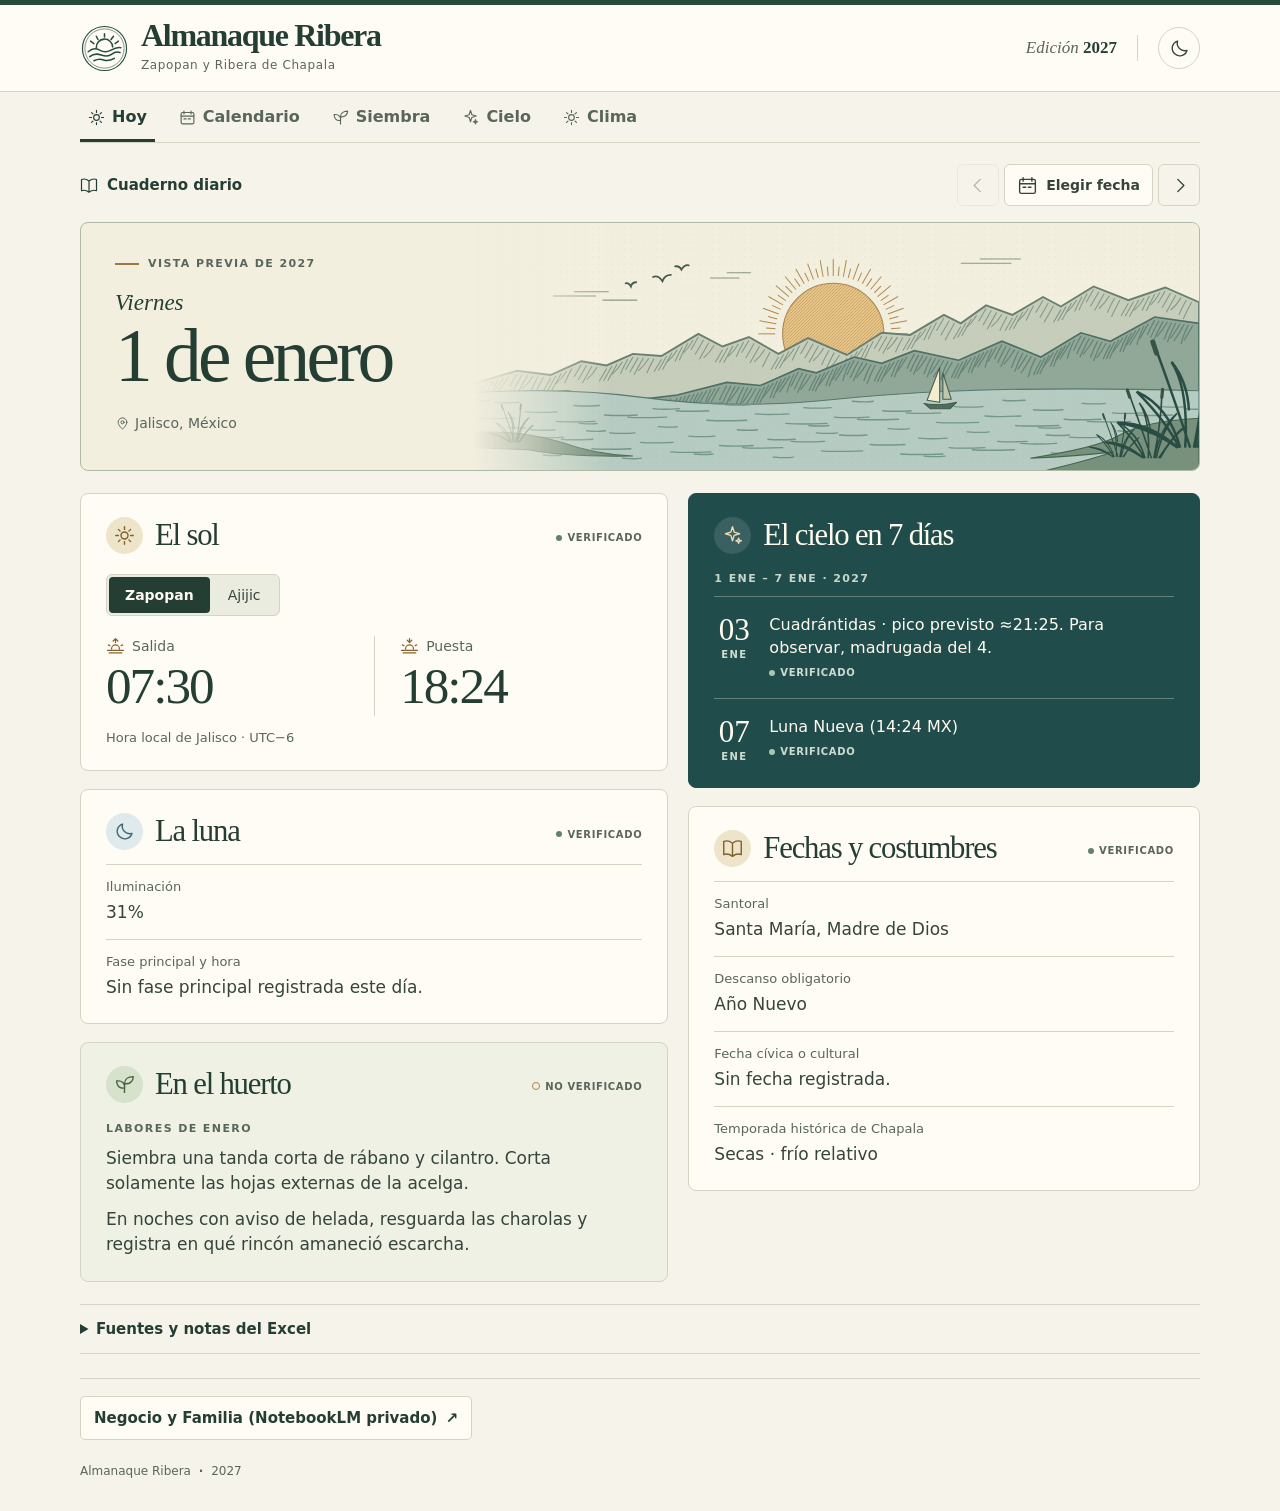
==== public/index.html @ b468ddcf "Enlazar el cuaderno privado de NotebookLM desde el almanaque" ====
<!doctype html>
<html lang="es-MX"><head><meta charset="utf-8"><meta name="viewport" content="width=device-width,initial-scale=1"><meta name="theme-color" content="#21483e"><title>Hoy · Almanaque Ribera 2027</title><link rel="manifest" href="./manifest.webmanifest"><link rel="icon" href="./assets/sello.svg" type="image/svg+xml"><link rel="apple-touch-icon" href="./assets/icon-192.png"><link rel="stylesheet" href="./styles.css"><link rel="stylesheet" href="./cuaderno.css"><script defer src="./naturaleza.js"></script><script defer src="./cuaderno.js"></script><script defer src="./app.js"></script></head>
<body><svg class="symbols" xmlns="http://www.w3.org/2000/svg" aria-hidden="true"><defs><symbol id="i-sun" viewBox="0 0 24 24" fill="none" stroke="currentColor" stroke-width="1.6" stroke-linecap="round" stroke-linejoin="round"><circle cx="12" cy="12" r="4"/><path d="M12 2v3m0 14v3M2 12h3m14 0h3M5 5l2 2m10 10 2 2M5 19l2-2M17 7l2-2"/></symbol><symbol id="i-moon" viewBox="0 0 24 24" fill="none" stroke="currentColor" stroke-width="1.6" stroke-linecap="round" stroke-linejoin="round"><path d="M20.5 14.2A8.6 8.6 0 0 1 9.8 3.5a8.6 8.6 0 1 0 10.7 10.7Z"/></symbol><symbol id="i-pin" viewBox="0 0 24 24" fill="none" stroke="currentColor" stroke-width="1.6" stroke-linecap="round" stroke-linejoin="round"><path d="M19 10c0 5-7 11-7 11S5 15 5 10a7 7 0 1 1 14 0Z"/><circle cx="12" cy="10" r="2.5"/></symbol><symbol id="i-leaf" viewBox="0 0 24 24" fill="none" stroke="currentColor" stroke-width="1.6" stroke-linecap="round" stroke-linejoin="round"><path d="M12 21v-9M12 16C6 17 3 13 3 8c6-1 10 3 9 8Zm0-5c0-5 4-8 10-8 0 5-4 9-10 8Z"/></symbol><symbol id="i-star" viewBox="0 0 24 24" fill="none" stroke="currentColor" stroke-width="1.6" stroke-linecap="round" stroke-linejoin="round"><path d="m12 2 1.9 6.1L20 10l-6.1 1.9L12 18l-1.9-6.1L4 10l6.1-1.9ZM19 15l.8 2.2L22 18l-2.2.8L19 21l-.8-2.2L16 18l2.2-.8Z"/></symbol><symbol id="i-book" viewBox="0 0 24 24" fill="none" stroke="currentColor" stroke-width="1.6" stroke-linecap="round" stroke-linejoin="round"><path d="M12 6q-5-4-10-2v15q5-2 10 2 5-4 10-2V4q-5-2-10 2Zm0 0v15"/></symbol><symbol id="i-cal" viewBox="0 0 24 24" fill="none" stroke="currentColor" stroke-width="1.6" stroke-linecap="round" stroke-linejoin="round"><rect x="3" y="5" width="18" height="16" rx="2"/><path d="M7 3v4m10-4v4M3 10h18m-14 4h3m3 0h3"/></symbol><symbol id="i-left" viewBox="0 0 24 24" fill="none" stroke="currentColor" stroke-width="1.6" stroke-linecap="round" stroke-linejoin="round"><path d="m14 5-7 7 7 7"/></symbol><symbol id="i-right" viewBox="0 0 24 24" fill="none" stroke="currentColor" stroke-width="1.6" stroke-linecap="round" stroke-linejoin="round"><path d="m10 5 7 7-7 7"/></symbol><symbol id="i-rise" viewBox="0 0 24 24" fill="none" stroke="currentColor" stroke-width="1.6" stroke-linecap="round" stroke-linejoin="round"><path d="M2 17h20M4 20h16M7 15a5 5 0 1 1 10 0M12 2v5m-3-2 3-3 3 3M3 10l2 1m14 0 2-1"/></symbol><symbol id="i-set" viewBox="0 0 24 24" fill="none" stroke="currentColor" stroke-width="1.6" stroke-linecap="round" stroke-linejoin="round"><path d="M2 17h20M4 20h16M7 15a5 5 0 1 1 10 0M12 2v5m-3-3 3 3 3-3M3 10l2 1m14 0 2-1"/></symbol></defs></svg>
<a class="skip" href="#main">Ir al contenido</a>
<header><div class="mast shell"><div class="brand"><img src="./assets/sello.svg" alt="" width="49" height="49"><div><strong>Almanaque Ribera</strong><small>Zapopan y Ribera de Chapala</small></div></div><div class="edition">Edición <b>2027</b></div><button class="round" id="theme" aria-label="Cambiar modo de color"><svg class="ico" aria-hidden="true"><use href="#i-moon"/></svg></button></div></header>
<nav class="sections shell" aria-label="Secciones del almanaque"><a href="#hoy" aria-current="page"><svg class="ico" aria-hidden="true"><use href="#i-sun"/></svg>Hoy</a><a href="#calendario"><svg class="ico" aria-hidden="true"><use href="#i-cal"/></svg>Calendario</a><a href="#siembra"><svg class="ico" aria-hidden="true"><use href="#i-leaf"/></svg>Siembra</a><a href="#cielo"><svg class="ico" aria-hidden="true"><use href="#i-star"/></svg>Cielo</a><a href="#clima"><svg class="ico" aria-hidden="true"><use href="#i-sun"/></svg>Clima</a></nav><main id="main" class="shell"><div id="vista-hoy">
<div class="daybar"><div class="sectionlabel"><svg class="ico" aria-hidden="true"><use href="#i-book"/></svg> <span>Cuaderno diario</span></div><div class="controls"><button id="prev" class="arrow" aria-label="Día anterior"><svg class="ico" aria-hidden="true"><use href="#i-left"/></svg></button><label class="datepick"><svg class="ico" aria-hidden="true"><use href="#i-cal"/></svg> <span>Elegir fecha</span><input id="date" aria-label="Elegir fecha de 2027" type="date" min="2027-01-01" max="2027-12-31"></label><button id="next" class="arrow" aria-label="Día siguiente"><svg class="ico" aria-hidden="true"><use href="#i-right"/></svg></button></div></div>
<section class="hero" aria-labelledby="day"><div class="heroCopy"><div class="eyebrow"><i></i><span id="context">Ficha diaria</span></div><p id="weekday"></p><h1 id="day">Almanaque 2027</h1><p class="location"><svg class="ico" aria-hidden="true"><use href="#i-pin"/></svg> Jalisco, México</p></div><div class="landscape" role="img" aria-label="Ilustración de un velero en el lago de Chapala entre los cerros y los tules"></div></section>
<p id="error" role="alert" hidden></p><noscript>Activa JavaScript para consultar el almanaque.</noscript>
<div id="cards" hidden><div class="columns"><div class="stack">
<section class="card"><div class="head"><div class="iconbox gold"><svg class="ico" aria-hidden="true"><use href="#i-sun"/></svg></div><h2>El sol</h2><span id="sunStatus"></span></div><div class="cities" role="group" aria-label="Lugar para las horas solares"><button data-city="Zapopan" aria-pressed="true">Zapopan</button><button data-city="Ajijic" aria-pressed="false">Ajijic</button></div><div class="times"><div><span><svg class="ico" aria-hidden="true"><use href="#i-rise"/></svg> Salida</span><strong id="sunrise"></strong></div><div><span><svg class="ico" aria-hidden="true"><use href="#i-set"/></svg> Puesta</span><strong id="sunset"></strong></div></div><p class="footnote">Hora local de Jalisco · UTC−6</p></section>
<section class="card"><div class="head"><div class="iconbox blue"><svg class="ico" aria-hidden="true"><use href="#i-moon"/></svg></div><h2>La luna</h2><span id="moonStatus"></span></div><dl id="lunar" class="facts"></dl></section>
<section class="card garden"><div class="head"><div class="iconbox green"><svg class="ico" aria-hidden="true"><use href="#i-leaf"/></svg></div><h2>En el huerto</h2><span id="gardenStatus"></span></div><p class="kicker" id="gardenMonth"></p><div id="gardenText"></div></section></div>
<div class="stack"><section class="card sky"><div class="head"><div class="iconbox"><svg class="ico" aria-hidden="true"><use href="#i-star"/></svg></div><h2>El cielo en 7 días</h2></div><p class="period" id="period"></p><ul class="events" id="events"></ul></section>
<section class="card"><div class="head"><div class="iconbox gold"><svg class="ico" aria-hidden="true"><use href="#i-book"/></svg></div><h2>Fechas y costumbres</h2><span id="civicStatus"></span></div><dl id="daily" class="facts"></dl></section></div></div>
<details class="notes"><summary>Fuentes y notas del Excel</summary><div id="sourceNotes"></div></details></div>
</div><section hidden id="vista-calendario" aria-labelledby="calendarTitle"></section><section hidden id="vista-siembra" aria-labelledby="plantTitle"></section><section hidden id="vista-cielo" aria-labelledby="cieloTitle"></section><section hidden id="vista-clima" aria-labelledby="climaTitle"></section><aside class="acceso-privado"><a id="enlace-gema" class="accion" href="https://notebooklm.google.com/notebook/137dd75f-c014-47d7-93c2-4c7fe466b411" target="_blank" rel="noopener noreferrer">Negocio y Familia (NotebookLM privado)</a></aside></main><footer class="shell"><span>Almanaque Ribera <b>·</b> 2027</span><span id="offline" role="status"></span></footer><p class="sr" id="announce" role="status"></p></body></html>
---- public/styles.css ----
*{box-sizing:border-box}
:root{color-scheme:light;--bg:#f6f3ea;--paper:#fffcf5;--ink:#243e34;--body:#35453b;--muted:#59665b;--line:#d3d4c3;--wash:#e9ecdf;--hero:#f3efdf;--gold:#86612d;--blue:#456c76;--sky:#214c4c;--skytext:#fffbed;--garden:#eef1e4}
:root[data-theme=dark]{color-scheme:dark;--bg:#17251f;--paper:#202f27;--ink:#eff0dc;--body:#e2e6d8;--muted:#bac6b7;--line:#455647;--wash:#33463a;--hero:#263a30;--gold:#e3c088;--blue:#a9cfd0;--sky:#173b3e;--skytext:#f7f3dc;--garden:#29392b}
body{margin:0;background:var(--bg);color:var(--body);font:17px/1.5 system-ui,-apple-system,"Segoe UI",sans-serif}
h1,h2,h3,p,dl,dd,ul{margin:0}button,input{font:inherit}button,summary,.datepick{cursor:pointer}button{color:inherit}button:focus-visible,summary:focus-visible,a:focus-visible,.datepick:focus-within{outline:3px solid #ba8537;outline-offset:3px}button:disabled{opacity:.34;cursor:default}.shell{width:min(1120px,calc(100% - 72px));margin:auto}
header{border-top:5px solid #274a3c;border-bottom:1px solid var(--line);background:var(--paper)}.mast,.brand,.head,.sectionlabel,.daybar,.controls,.eyebrow,.location,.datepick,.times span,footer{display:flex;align-items:center}.mast{min-height:86px;gap:20px}.brand{gap:12px}.brand strong,h1,h2,h3,.times strong,.eventDay,.edition{font-family:Georgia,"Times New Roman",serif}.brand strong{display:block;font-size:clamp(23px,3vw,32px);font-weight:600;letter-spacing:-1.3px;line-height:1;color:var(--ink)}.brand small{font-size:12px;letter-spacing:.6px;color:var(--muted)}.edition{margin-left:auto;font-style:italic;font-size:17px;color:var(--muted);border-right:1px solid var(--line);padding-right:20px}.edition b{color:var(--ink);font-style:normal}
.symbols{position:absolute;width:0;height:0;overflow:hidden}.ico{display:inline-block;width:21px;height:21px;flex:none}.round,.arrow{width:42px;height:42px;display:grid;place-items:center;border:1px solid var(--line);background:transparent;border-radius:50%}.arrow{border-radius:6px}.daybar{justify-content:space-between;padding:21px 0 16px;gap:10px}.sectionlabel{gap:9px;font-weight:650;font-size:15px;color:var(--ink)}.sectionlabel .ico{width:18px}.controls{gap:5px}.datepick{position:relative;gap:8px;font-size:14px;font-weight:600;padding:0 12px;height:42px;border:1px solid var(--line);border-radius:6px;background:var(--paper)}.datepick input{position:absolute;inset:0;width:100%;height:100%;opacity:0;cursor:pointer}.datepick input::-webkit-calendar-picker-indicator{position:absolute;inset:0;width:100%;height:100%;cursor:pointer}
.hero{position:relative;isolation:isolate;overflow:hidden;display:flex;align-items:center;min-height:249px;border:1px solid #aebaa5;border-radius:8px;background:var(--hero)}.heroCopy{z-index:1;padding:27px 34px 30px;min-width:36%}.eyebrow,.kicker,.period,.eventMonth,.facts dt,.footnote{font-size:13px}.eyebrow,.kicker,.period,.eventMonth{letter-spacing:1.4px;font-weight:650;text-transform:uppercase}.eyebrow{gap:9px;color:var(--muted);font-size:11px}.eyebrow i{display:block;width:24px;height:2px;background:#9b783e}#weekday{font:italic 23px Georgia,serif;color:var(--ink);margin-top:18px}h1{font-weight:500;font-size:clamp(42px,5.9vw,78px);letter-spacing:-3.8px;color:var(--ink);line-height:1.06}.location{font-size:14px;gap:5px;margin-top:17px;color:var(--muted)}.location .ico{width:15px;height:17px}.landscape{position:absolute;inset:0 0 0 35%;background:url("./assets/ribera.svg") center right/cover no-repeat;mask-image:linear-gradient(to right,transparent,#000 19%);z-index:-1}
.columns{display:grid;grid-template-columns:1.15fr 1fr;gap:20px;margin:22px 0}.stack{display:flex;flex-direction:column;gap:18px}.card{padding:23px 25px;background:var(--paper);border:1px solid var(--line);border-radius:8px}.head{gap:12px;flex-wrap:wrap}.head h2{font-weight:500;color:var(--ink);font-size:clamp(25px,2.4vw,32px);letter-spacing:-1.2px;line-height:1.16}.head>span{margin-left:auto}.iconbox{border-radius:50%;width:37px;height:37px;display:grid;place-items:center}.gold{background:#eee4ca;color:#81602c}.blue{background:#deeaeb;color:#3c6571}.green{background:#d6e2cc;color:#476042}.badge{display:inline-flex;align-items:center;gap:5px;color:var(--muted);font-weight:650;font-size:10px;letter-spacing:.65px;white-space:nowrap}.badge:before{content:"";width:6px;height:6px;border-radius:50%;background:#61836b}.badge.pending:before{background:transparent;border:1.4px solid #ad843f}
.cities{display:inline-flex;gap:2px;background:var(--wash);border:1px solid var(--line);padding:2px;border-radius:6px;margin-top:20px}.cities button{border:0;background:transparent;border-radius:4px;font-size:14px;min-height:36px;padding:4px 16px}.cities button[aria-pressed=true]{background:var(--ink);color:var(--paper);font-weight:650}.times{display:grid;grid-template-columns:1fr 1fr;margin:20px 0 12px}.times>div+div{border-left:1px solid var(--line);padding-left:25px}.times span{gap:7px;font-size:14px;color:var(--muted)}.times .ico{color:var(--gold);width:19px}.times strong{display:block;font-size:clamp(36px,4vw,52px);line-height:1.15;font-weight:500;color:var(--ink);font-variant-numeric:tabular-nums;letter-spacing:-2px}.footnote,.facts dt{color:var(--muted)}.sky{background:var(--sky);color:var(--skytext);border-color:var(--sky)}.sky h2{color:var(--skytext)}.sky .iconbox{background:#3a6061;color:#eadbb4}.period{font-size:11px;color:#c9d7c8;margin:17px 0 8px}.events{list-style:none;padding:0}.events li{display:flex;gap:15px;padding:16px 0;border-top:1px solid #64817a}.events li:last-child{padding-bottom:0}.eventDate{width:40px;flex:none;text-align:center}.eventDay{display:block;font-size:31px;line-height:1.1}.eventMonth{display:block;font-size:10px;color:#cedccf}.eventText{font-size:16px;line-height:1.45}.sky .badge{color:#cedccf}.sky .badge:before{background:#a9c5ad}.sky .pending:before{background:transparent}.facts>div{margin-top:14px;border-top:1px solid var(--line);padding-top:12px}.facts dd{margin-top:3px}.garden{background:var(--garden)}.kicker{color:var(--muted);font-size:11px;margin:18px 0 8px}#gardenText p+p{margin-top:10px}
.notes{font-size:15px;border-block:1px solid var(--line);padding:13px 0}.notes summary{color:var(--ink);font-weight:600}.notes h3{font-size:21px;margin-top:20px}.notes p{margin:7px 0;overflow-wrap:anywhere}.notes a{color:var(--blue)}footer{justify-content:space-between;gap:8px;padding:22px 0 30px;font-size:12px;color:var(--muted)}footer b{padding:0 4px}.skip,.sr{position:absolute;clip-path:inset(50%);width:1px;height:1px;overflow:hidden}.skip:focus{clip-path:none;width:auto;height:auto;z-index:9;background:var(--paper);padding:8px}.notes a:hover,button:hover:not(:disabled){filter:brightness(.93)}[hidden]{display:none!important}
[data-theme=dark] .brand img{background:#e8eddb;border-radius:50%}[data-theme=dark] .landscape{filter:brightness(.71) saturate(.76)}
@media(max-width:760px){.shell{width:calc(100% - 36px)}.mast{min-height:73px;gap:12px}.brand img{width:41px;height:41px}.brand{gap:8px}.edition{font-size:15px;padding-right:12px}.columns{grid-template-columns:1fr;gap:14px}.stack{display:contents}.card{padding:20px}.sky{order:4}.garden{order:5}.daybar{padding:14px 0}.hero{min-height:210px}.heroCopy{padding:20px}.landscape{left:28%;mask-image:linear-gradient(to right,transparent,#000 45%)}h1{letter-spacing:-2.5px}.head{gap:9px}.head h2{font-size:27px}.times strong{font-size:42px}}
@media(max-width:520px){.edition{display:none}.round{margin-left:auto}.sectionlabel{font-size:13px;gap:5px}.controls{gap:3px}.controls .arrow{width:34px}.datepick{padding:0 7px;font-size:12px}.hero{min-height:268px;align-items:flex-start}.heroCopy{padding:17px 18px}.landscape{inset:auto 0 0;height:135px;mask-image:linear-gradient(to bottom,transparent,#000 29%);background-position:center 56%}#weekday{margin-top:10px;font-size:20px}.location{margin-top:6px}.eyebrow{font-size:10px}h1{font-size:44px}.columns{margin-top:15px}.card{padding:18px}.head h2{font-size:25px}.head>span:empty{display:none}.brand small{font-size:10px}.brand strong{font-size:24px}.sectionlabel .ico{width:16px}.badge{font-size:9px}footer{align-items:flex-start;flex-wrap:wrap}}
@media(max-width:350px){.shell{width:calc(100% - 22px)}.head{gap:7px}.sectionlabel .ico{display:none}}
---- public/cuaderno.css ----
.sections{display:flex;gap:16px;align-items:stretch;border-bottom:1px solid var(--line)}
.sections a{display:flex;align-items:center;gap:7px;padding:13px 8px 10px;text-decoration:none;color:var(--muted);border-bottom:3px solid transparent;font-weight:650;font-size:16px}
.sections a[aria-current=page]{border-color:var(--ink);color:var(--ink)}
.sections .ico{width:17px;height:17px}.portada{padding:24px 0 18px}.portada h1{font-size:clamp(42px,5vw,64px);margin-top:7px}
.panelMes,.filtros,.cultivo,.sinResultados{background:var(--paper);border:1px solid var(--line);border-radius:8px}
.mesBar,.pasoMes,.atajos,.fichaHead,.fichaGrupo,.cultivo summary{display:flex;align-items:center;gap:10px}
.mesBar{justify-content:space-between;padding:18px 22px}.pasoMes .arrow{font:28px/1 Georgia,serif}.campo{display:flex;flex-direction:column;gap:4px;color:var(--muted);font-size:14px;font-weight:650}
.campo input,.campo select{min-height:44px;border:1px solid var(--line);border-radius:5px;padding:6px 10px;color:var(--ink);background:var(--paper);font:inherit;font-size:16px;max-width:100%;min-width:0}
.mesBar .campo{flex-direction:row;align-items:center;gap:12px}.mesBar select{font:23px Georgia,serif}
.mesTabla{width:100%;table-layout:fixed;border-collapse:collapse}.mesTabla th{font-weight:650;color:var(--muted);font-size:13px;padding:8px 0;background:var(--wash)}
.mesTabla td{border:1px solid var(--line);padding:0;vertical-align:top}.mesTabla td:first-child{border-left:0}.mesTabla td:last-child{border-right:0}.mesTabla .vacio{background:var(--bg)}
.dia{display:flex;flex-direction:column;justify-content:space-between;align-items:flex-start;gap:3px;width:100%;min-height:68px;border:0;padding:7px 10px;background:transparent;color:var(--ink);text-align:start}
.dia:hover,.dia:focus-visible{background:var(--wash)}.dia:focus-visible{outline-offset:-3px}.numero{font:21px Georgia,serif}.dia[aria-current=date] .numero{background:var(--ink);color:var(--paper);border-radius:4px;padding:0 4px}
.marcas,.leyenda,.leyenda li{display:flex;gap:4px;align-items:center;flex-wrap:wrap}.marca{font:700 18px/1 Georgia,serif}.meteoros,.festivo{color:var(--gold)}.fase,.eclipse{color:var(--blue)}
.leyenda{padding:14px 20px;gap:8px 18px;margin:0;list-style:none;color:var(--muted);font-size:13px}.leyenda li{gap:5px}
.ficha{width:min(660px,calc(100% - 24px));max-height:88dvh;overflow:auto;overscroll-behavior:contain;background:var(--paper);color:var(--body);border:1px solid var(--line);border-radius:9px;padding:0 22px 22px}.ficha::backdrop{background:rgb(12 27 22 / .66)}
.fichaHead{position:sticky;top:0;justify-content:space-between;background:var(--paper);border-bottom:1px solid var(--line);padding:14px 0}.ficha h2{font-size:24px;line-height:1.16}.ficha h3{font-size:21px}.fichaGrupo{justify-content:space-between;margin-top:20px}.ficha .facts>div{margin-top:8px;padding-top:8px}
.filtros{padding:18px;display:grid;grid-template-columns:1.4fr 1fr 1fr 1fr;gap:14px}.atajos{grid-column:1/-1;flex-wrap:wrap}.accion{min-height:44px;border-radius:5px;padding:6px 13px;border:1px solid var(--line);background:var(--paper);color:var(--ink);font-size:15px;font-weight:600}.accion.primaria{background:var(--ink);color:var(--paper);border-color:var(--ink)}.resultado{margin:17px 0 10px;font-size:15px;color:var(--muted);font-weight:650}
.cultivos{display:grid;grid-template-columns:repeat(2,minmax(0,1fr));gap:10px;align-items:start}.cultivo summary{cursor:pointer;justify-content:space-between;padding:14px 18px;list-style:none}.cultivo summary::-webkit-details-marker{display:none}.cultivoNombre{display:flex;flex:1;flex-direction:column}.cultivoNombre small{color:var(--muted);font-size:12px}.cultivoNombre strong{font:24px/1.25 Georgia,serif;color:var(--ink)}.desplegar{color:var(--muted);font-weight:bold}.cultivo[open] .desplegar{transform:rotate(180deg)}.cultivoDatos{padding:0 18px 18px}.cultivoDatos .facts>div{padding-top:8px;margin-top:8px}.coincide{border-left:3px solid var(--ink);padding-left:9px}.sinResultados{grid-column:1/-1;padding:18px}
@media(max-width:690px){.filtros{grid-template-columns:repeat(2,minmax(0,1fr));gap:10px}.cultivos{grid-template-columns:1fr}.sections{gap:5px}.sections a{font-size:15px}.dia{min-height:55px;padding:5px}.marcas{gap:1px}.marca{font-size:15px}.mesBar{padding:12px}.leyenda{padding:12px;gap:6px 12px}.ficha{padding-inline:14px}.cultivo summary{padding:12px}.campo,.campo select{font-size:14px}}
@media(max-width:380px){.sections a{gap:5px;padding-inline:5px}.dia{padding:4px 2px}.filtros{padding:12px}.atajos{gap:6px}.accion{padding-inline:8px}.ficha h2{font-size:21px}.fichaGrupo{flex-wrap:wrap}}
.sections{flex-wrap:wrap;column-gap:16px;row-gap:0}
.acceso-privado{margin-top:24px;padding:17px 0 0;border-top:1px solid var(--line)}
.acceso-privado a{display:inline-flex;align-items:center;text-decoration:none}
.acceso-privado a::after{content:"↗";margin-left:8px}
.explorador{grid-template-columns:1fr 1fr auto;align-items:end}
.ayuda-cielo{grid-column:1/-1;color:var(--muted);font-size:15px}
.agenda-cielo{list-style:none;padding:0;margin:0 0 14px;display:grid;gap:10px}
.evento-cielo{display:grid;grid-template-columns:minmax(95px,125px) 1fr;background:var(--paper);border:1px solid var(--line);border-radius:8px;overflow:hidden}
.evento-cielo>div{padding:16px}.fecha-evento{background:var(--wash);display:flex;flex-direction:column;justify-content:center;gap:4px}
.fecha-evento strong{font:24px Georgia,serif;color:var(--ink)}.fecha-evento small{font-size:14px;color:var(--muted)}
.evento-cielo h2{font:24px Georgia,serif;color:var(--ink);margin-bottom:6px}.evento-cielo p{margin:5px 0}
.panel-clima{background:var(--paper);border:1px solid var(--line);border-radius:8px;padding:20px}
.cab-clima{display:flex;align-items:end;justify-content:space-between;flex-wrap:wrap;gap:12px}
.periodo-clima{font-size:15px;color:var(--muted)}.grafica-lluvia{margin:22px 0}
.grafica-lluvia figcaption,.tabla-clima caption{color:var(--ink);font:24px Georgia,serif;text-align:left;margin-bottom:12px}
.barras-lluvia{max-width:850px}.renglon-lluvia{display:grid;grid-template-columns:84px 1fr 47px;gap:10px;align-items:center;margin:5px 0;font-size:15px}
.renglon-lluvia>span:last-child{text-align:right;font-variant-numeric:tabular-nums}
.pista{height:10px;background:var(--wash);border-radius:2px;overflow:hidden}.pista>span{height:100%;display:block;background:var(--blue)}
.scroll-tabla{max-width:100%;overflow-x:auto}.tabla-clima{width:100%;border-collapse:collapse;font-size:15px}
.tabla-clima th,.tabla-clima td{text-align:left;border-bottom:1px solid var(--line);padding:9px 8px;font-variant-numeric:tabular-nums}
.tabla-clima thead{background:var(--wash);color:var(--ink)}.tabla-clima th[scope=row]{font-weight:600}
@media(max-width:690px){.sections{column-gap:2px}.sections a{padding:10px 6px 8px}.sections .ico{display:none}
.explorador{grid-template-columns:1fr 1fr}.explorador>button{grid-column:1/-1}.panel-clima{padding:14px}
.evento-cielo{grid-template-columns:85px 1fr}.evento-cielo>div{padding:10px}.fecha-evento strong{font-size:20px}.evento-cielo h2{font-size:21px}
.tabla-clima{min-width:550px}.renglon-lluvia{gap:6px}.cab-clima .campo{max-width:100%}}
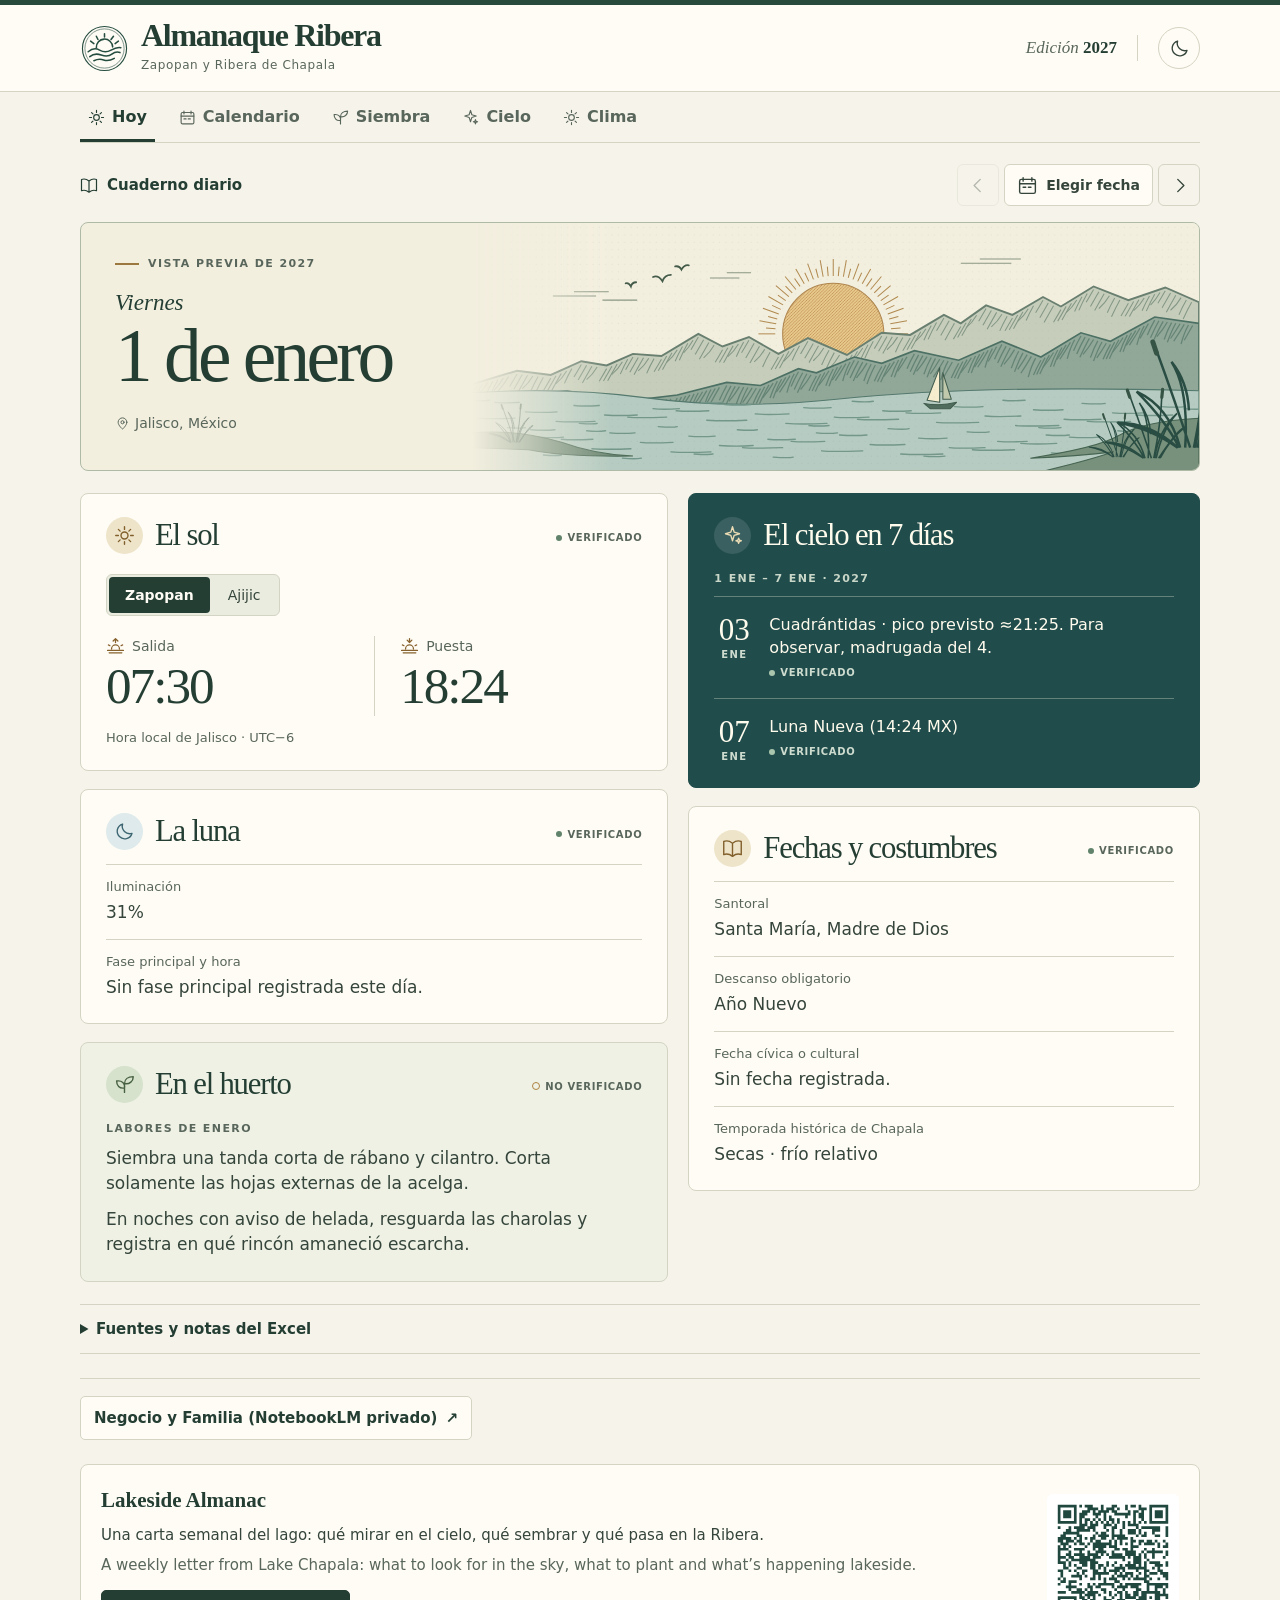
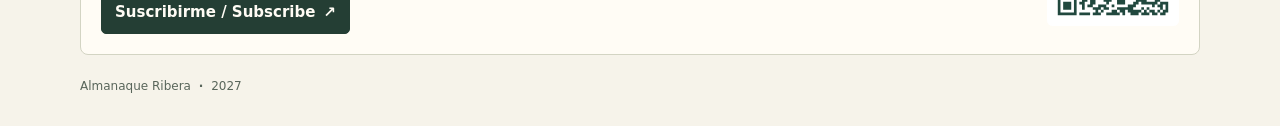
==== commit e3eb82ad: "Agregar suscripción a Lakeside Almanac con botón y QR Bloque bilingüe al final de la app con el enla" ====
--- a/public/index.html
+++ b/public/index.html
@@ -14,4 +14,5 @@
 <div class="stack"><section class="card sky"><div class="head"><div class="iconbox"><svg class="ico" aria-hidden="true"><use href="#i-star"/></svg></div><h2>El cielo en 7 días</h2></div><p class="period" id="period"></p><ul class="events" id="events"></ul></section>
 <section class="card"><div class="head"><div class="iconbox gold"><svg class="ico" aria-hidden="true"><use href="#i-book"/></svg></div><h2>Fechas y costumbres</h2><span id="civicStatus"></span></div><dl id="daily" class="facts"></dl></section></div></div>
 <details class="notes"><summary>Fuentes y notas del Excel</summary><div id="sourceNotes"></div></details></div>
-</div><section hidden id="vista-calendario" aria-labelledby="calendarTitle"></section><section hidden id="vista-siembra" aria-labelledby="plantTitle"></section><section hidden id="vista-cielo" aria-labelledby="cieloTitle"></section><section hidden id="vista-clima" aria-labelledby="climaTitle"></section><aside class="acceso-privado"><a id="enlace-gema" class="accion" href="https://notebooklm.google.com/notebook/137dd75f-c014-47d7-93c2-4c7fe466b411" target="_blank" rel="noopener noreferrer">Negocio y Familia (NotebookLM privado)</a></aside></main><footer class="shell"><span>Almanaque Ribera <b>·</b> 2027</span><span id="offline" role="status"></span></footer><p class="sr" id="announce" role="status"></p></body></html>
+</div><section hidden id="vista-calendario" aria-labelledby="calendarTitle"></section><section hidden id="vista-siembra" aria-labelledby="plantTitle"></section><section hidden id="vista-cielo" aria-labelledby="cieloTitle"></section><section hidden id="vista-clima" aria-labelledby="climaTitle"></section><aside class="acceso-privado"><a id="enlace-gema" class="accion" href="https://notebooklm.google.com/notebook/137dd75f-c014-47d7-93c2-4c7fe466b411" target="_blank" rel="noopener noreferrer">Negocio y Familia (NotebookLM privado)</a></aside>
+<aside class="suscripcion" aria-labelledby="suscripcion-titulo"><div class="suscripcion-texto"><h2 id="suscripcion-titulo">Lakeside Almanac</h2><p>Una carta semanal del lago: qué mirar en el cielo, qué sembrar y qué pasa en la Ribera.</p><p lang="en">A weekly letter from Lake Chapala: what to look for in the sky, what to plant and what’s happening lakeside.</p><a id="enlace-suscripcion" class="accion primaria" href="https://docs.google.com/forms/d/e/1FAIpQLSeDGVKd1zAzfpP1UlOgmJfYvRjzBLtCMcK_44Zq1kBSo9piPg/viewform" target="_blank" rel="noopener noreferrer">Suscribirme / Subscribe</a></div><img class="suscripcion-qr" src="./assets/qr-suscripcion.svg" width="132" height="132" alt="Código QR para suscribirse a Lakeside Almanac. / QR code to subscribe to Lakeside Almanac." loading="lazy"></aside></main><footer class="shell"><span>Almanaque Ribera <b>·</b> 2027</span><span id="offline" role="status"></span></footer><p class="sr" id="announce" role="status"></p></body></html>
--- a/public/cuaderno.css
+++ b/public/cuaderno.css
@@ -44,3 +44,11 @@
 .explorador{grid-template-columns:1fr 1fr}.explorador>button{grid-column:1/-1}.panel-clima{padding:14px}
 .evento-cielo{grid-template-columns:85px 1fr}.evento-cielo>div{padding:10px}.fecha-evento strong{font-size:20px}.evento-cielo h2{font-size:21px}
 .tabla-clima{min-width:550px}.renglon-lluvia{gap:6px}.cab-clima .campo{max-width:100%}}
+.suscripcion{margin-top:24px;padding:20px;border:1px solid var(--line);border-radius:8px;background:var(--paper);display:flex;gap:20px;align-items:center;justify-content:space-between}
+.suscripcion h2{margin:0 0 8px;font-size:21px;color:var(--ink)}
+.suscripcion p{margin:0 0 8px;color:var(--body);font-size:15px;line-height:1.45}
+.suscripcion p[lang=en]{color:var(--muted)}
+.suscripcion .accion{display:inline-flex;align-items:center;text-decoration:none;margin-top:6px}
+.suscripcion .accion::after{content:"↗";margin-left:8px}
+.suscripcion-qr{flex:none;width:132px;height:132px;background:#fff;border-radius:6px}
+@media(max-width:560px){.suscripcion{flex-direction:column;align-items:flex-start}}
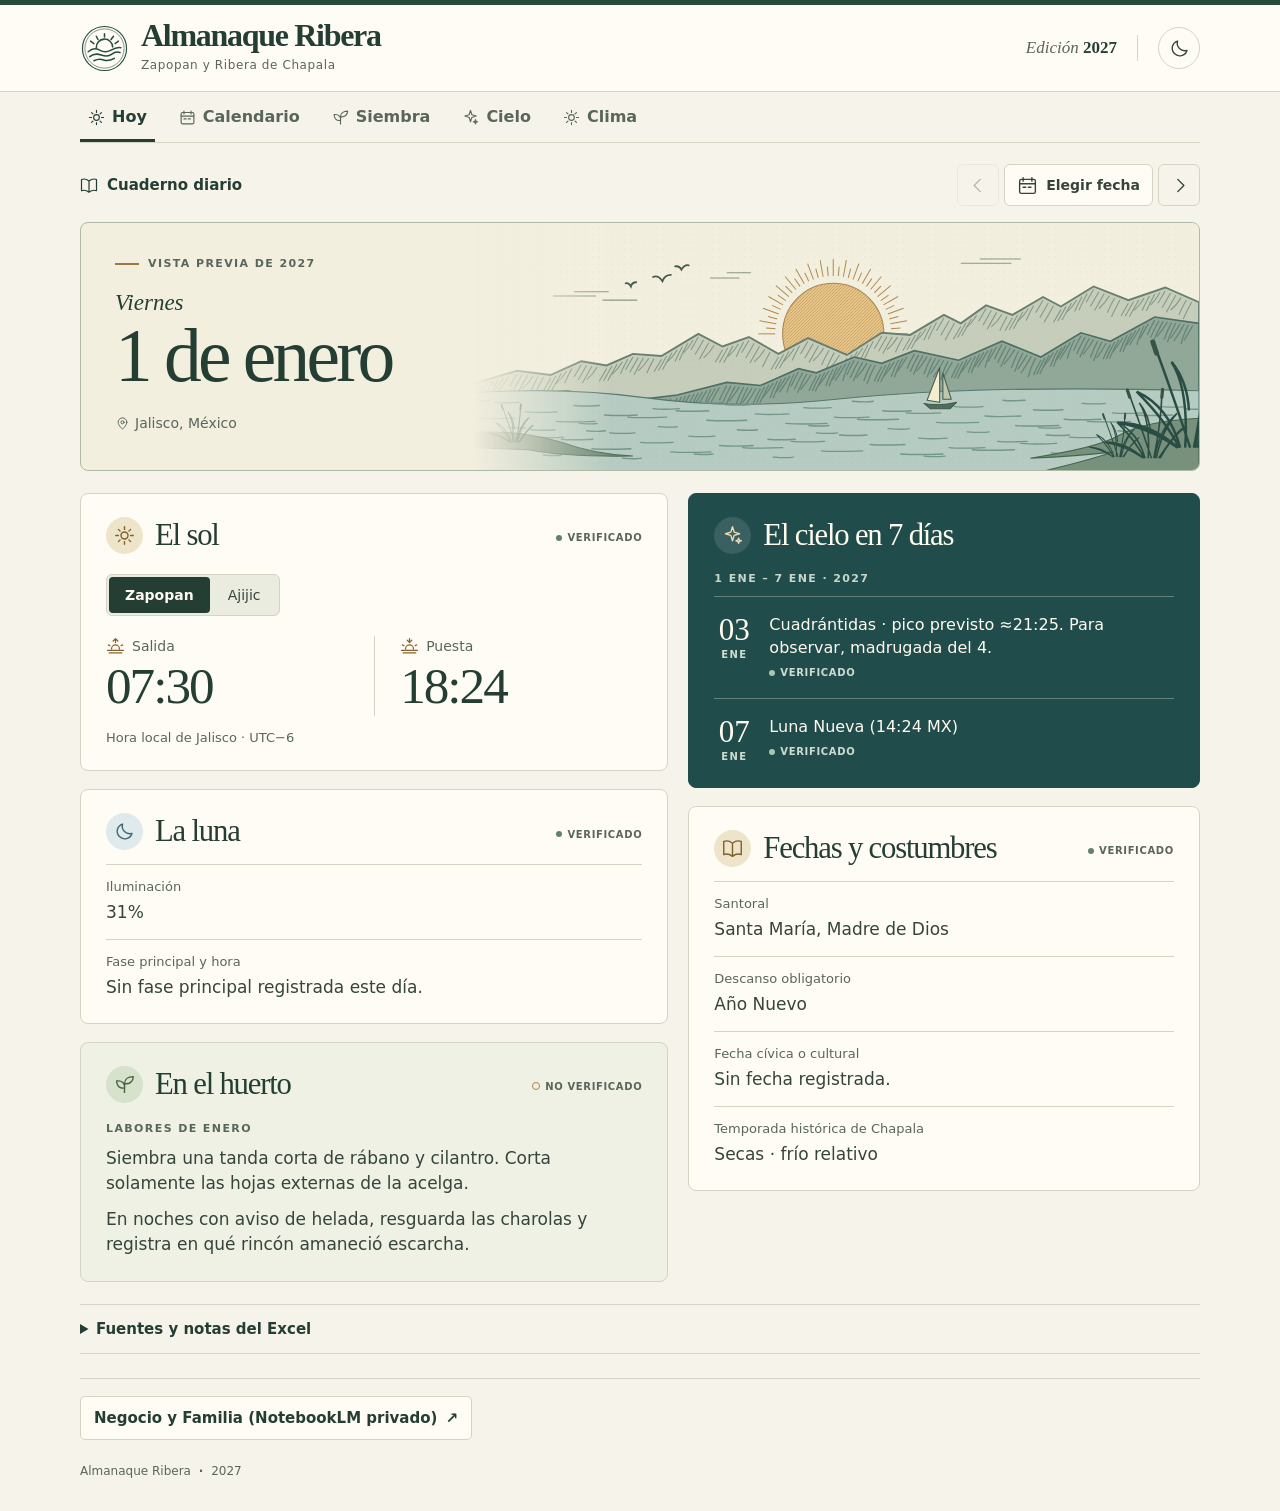
==== commit c6f44458: "Separar construcción y despliegue de Pages y ocultar suscripción" ====
--- a/public/index.html
+++ b/public/index.html
@@ -15,4 +15,5 @@
 <section class="card"><div class="head"><div class="iconbox gold"><svg class="ico" aria-hidden="true"><use href="#i-book"/></svg></div><h2>Fechas y costumbres</h2><span id="civicStatus"></span></div><dl id="daily" class="facts"></dl></section></div></div>
 <details class="notes"><summary>Fuentes y notas del Excel</summary><div id="sourceNotes"></div></details></div>
 </div><section hidden id="vista-calendario" aria-labelledby="calendarTitle"></section><section hidden id="vista-siembra" aria-labelledby="plantTitle"></section><section hidden id="vista-cielo" aria-labelledby="cieloTitle"></section><section hidden id="vista-clima" aria-labelledby="climaTitle"></section><aside class="acceso-privado"><a id="enlace-gema" class="accion" href="https://notebooklm.google.com/notebook/137dd75f-c014-47d7-93c2-4c7fe466b411" target="_blank" rel="noopener noreferrer">Negocio y Familia (NotebookLM privado)</a></aside>
-<aside class="suscripcion" aria-labelledby="suscripcion-titulo"><div class="suscripcion-texto"><h2 id="suscripcion-titulo">Lakeside Almanac</h2><p>Una carta semanal del lago: qué mirar en el cielo, qué sembrar y qué pasa en la Ribera.</p><p lang="en">A weekly letter from Lake Chapala: what to look for in the sky, what to plant and what’s happening lakeside.</p><a id="enlace-suscripcion" class="accion primaria" href="https://docs.google.com/forms/d/e/1FAIpQLSeDGVKd1zAzfpP1UlOgmJfYvRjzBLtCMcK_44Zq1kBSo9piPg/viewform" target="_blank" rel="noopener noreferrer">Suscribirme / Subscribe</a></div><img class="suscripcion-qr" src="./assets/qr-suscripcion.svg" width="132" height="132" alt="Código QR para suscribirse a Lakeside Almanac. / QR code to subscribe to Lakeside Almanac." loading="lazy"></aside></main><footer class="shell"><span>Almanaque Ribera <b>·</b> 2027</span><span id="offline" role="status"></span></footer><p class="sr" id="announce" role="status"></p></body></html>
+<aside class="suscripcion" hidden aria-labelledby="suscripcion-titulo"><div class="suscripcion-texto"><h2 id="suscripcion-titulo">Lakeside Almanac</h2><p>Una carta semanal del lago: qué mirar en el cielo, qué sembrar y qué pasa en la Ribera.</p><p lang="en">A weekly letter from Lake Chapala: what to look for in the sky, what to plant and what’s happening lakeside.</p><a id="enlace-suscripcion" class="accion primaria" href="https://docs.google.com/forms/d/e/1FAIpQLSeDGVKd1zAzfpP1UlOgmJfYvRjzBLtCMcK_44Zq1kBSo9piPg/viewform" target="_blank" rel="noopener noreferrer">Suscribirme / Subscribe</a></div><img class="suscripcion-qr" src="./assets/qr-suscripcion.svg" width="132" height="132" alt="Código QR para suscribirse a Lakeside Almanac. / QR code to subscribe to Lakeside Almanac." loading="lazy"></aside></main><footer class="shell"><span>Almanaque Ribera <b>·</b> 2027</span><span id="offline" role="status"></span></footer><p class="sr" id="announce" role="status"></p></body></html>
+
--- a/public/cuaderno.css
+++ b/public/cuaderno.css
@@ -1,54 +1,56 @@
-.sections{display:flex;gap:16px;align-items:stretch;border-bottom:1px solid var(--line)}
-.sections a{display:flex;align-items:center;gap:7px;padding:13px 8px 10px;text-decoration:none;color:var(--muted);border-bottom:3px solid transparent;font-weight:650;font-size:16px}
-.sections a[aria-current=page]{border-color:var(--ink);color:var(--ink)}
-.sections .ico{width:17px;height:17px}.portada{padding:24px 0 18px}.portada h1{font-size:clamp(42px,5vw,64px);margin-top:7px}
-.panelMes,.filtros,.cultivo,.sinResultados{background:var(--paper);border:1px solid var(--line);border-radius:8px}
-.mesBar,.pasoMes,.atajos,.fichaHead,.fichaGrupo,.cultivo summary{display:flex;align-items:center;gap:10px}
-.mesBar{justify-content:space-between;padding:18px 22px}.pasoMes .arrow{font:28px/1 Georgia,serif}.campo{display:flex;flex-direction:column;gap:4px;color:var(--muted);font-size:14px;font-weight:650}
-.campo input,.campo select{min-height:44px;border:1px solid var(--line);border-radius:5px;padding:6px 10px;color:var(--ink);background:var(--paper);font:inherit;font-size:16px;max-width:100%;min-width:0}
-.mesBar .campo{flex-direction:row;align-items:center;gap:12px}.mesBar select{font:23px Georgia,serif}
-.mesTabla{width:100%;table-layout:fixed;border-collapse:collapse}.mesTabla th{font-weight:650;color:var(--muted);font-size:13px;padding:8px 0;background:var(--wash)}
-.mesTabla td{border:1px solid var(--line);padding:0;vertical-align:top}.mesTabla td:first-child{border-left:0}.mesTabla td:last-child{border-right:0}.mesTabla .vacio{background:var(--bg)}
-.dia{display:flex;flex-direction:column;justify-content:space-between;align-items:flex-start;gap:3px;width:100%;min-height:68px;border:0;padding:7px 10px;background:transparent;color:var(--ink);text-align:start}
-.dia:hover,.dia:focus-visible{background:var(--wash)}.dia:focus-visible{outline-offset:-3px}.numero{font:21px Georgia,serif}.dia[aria-current=date] .numero{background:var(--ink);color:var(--paper);border-radius:4px;padding:0 4px}
-.marcas,.leyenda,.leyenda li{display:flex;gap:4px;align-items:center;flex-wrap:wrap}.marca{font:700 18px/1 Georgia,serif}.meteoros,.festivo{color:var(--gold)}.fase,.eclipse{color:var(--blue)}
-.leyenda{padding:14px 20px;gap:8px 18px;margin:0;list-style:none;color:var(--muted);font-size:13px}.leyenda li{gap:5px}
-.ficha{width:min(660px,calc(100% - 24px));max-height:88dvh;overflow:auto;overscroll-behavior:contain;background:var(--paper);color:var(--body);border:1px solid var(--line);border-radius:9px;padding:0 22px 22px}.ficha::backdrop{background:rgb(12 27 22 / .66)}
-.fichaHead{position:sticky;top:0;justify-content:space-between;background:var(--paper);border-bottom:1px solid var(--line);padding:14px 0}.ficha h2{font-size:24px;line-height:1.16}.ficha h3{font-size:21px}.fichaGrupo{justify-content:space-between;margin-top:20px}.ficha .facts>div{margin-top:8px;padding-top:8px}
-.filtros{padding:18px;display:grid;grid-template-columns:1.4fr 1fr 1fr 1fr;gap:14px}.atajos{grid-column:1/-1;flex-wrap:wrap}.accion{min-height:44px;border-radius:5px;padding:6px 13px;border:1px solid var(--line);background:var(--paper);color:var(--ink);font-size:15px;font-weight:600}.accion.primaria{background:var(--ink);color:var(--paper);border-color:var(--ink)}.resultado{margin:17px 0 10px;font-size:15px;color:var(--muted);font-weight:650}
-.cultivos{display:grid;grid-template-columns:repeat(2,minmax(0,1fr));gap:10px;align-items:start}.cultivo summary{cursor:pointer;justify-content:space-between;padding:14px 18px;list-style:none}.cultivo summary::-webkit-details-marker{display:none}.cultivoNombre{display:flex;flex:1;flex-direction:column}.cultivoNombre small{color:var(--muted);font-size:12px}.cultivoNombre strong{font:24px/1.25 Georgia,serif;color:var(--ink)}.desplegar{color:var(--muted);font-weight:bold}.cultivo[open] .desplegar{transform:rotate(180deg)}.cultivoDatos{padding:0 18px 18px}.cultivoDatos .facts>div{padding-top:8px;margin-top:8px}.coincide{border-left:3px solid var(--ink);padding-left:9px}.sinResultados{grid-column:1/-1;padding:18px}
-@media(max-width:690px){.filtros{grid-template-columns:repeat(2,minmax(0,1fr));gap:10px}.cultivos{grid-template-columns:1fr}.sections{gap:5px}.sections a{font-size:15px}.dia{min-height:55px;padding:5px}.marcas{gap:1px}.marca{font-size:15px}.mesBar{padding:12px}.leyenda{padding:12px;gap:6px 12px}.ficha{padding-inline:14px}.cultivo summary{padding:12px}.campo,.campo select{font-size:14px}}
-@media(max-width:380px){.sections a{gap:5px;padding-inline:5px}.dia{padding:4px 2px}.filtros{padding:12px}.atajos{gap:6px}.accion{padding-inline:8px}.ficha h2{font-size:21px}.fichaGrupo{flex-wrap:wrap}}
-.sections{flex-wrap:wrap;column-gap:16px;row-gap:0}
-.acceso-privado{margin-top:24px;padding:17px 0 0;border-top:1px solid var(--line)}
-.acceso-privado a{display:inline-flex;align-items:center;text-decoration:none}
-.acceso-privado a::after{content:"↗";margin-left:8px}
-.explorador{grid-template-columns:1fr 1fr auto;align-items:end}
-.ayuda-cielo{grid-column:1/-1;color:var(--muted);font-size:15px}
-.agenda-cielo{list-style:none;padding:0;margin:0 0 14px;display:grid;gap:10px}
-.evento-cielo{display:grid;grid-template-columns:minmax(95px,125px) 1fr;background:var(--paper);border:1px solid var(--line);border-radius:8px;overflow:hidden}
-.evento-cielo>div{padding:16px}.fecha-evento{background:var(--wash);display:flex;flex-direction:column;justify-content:center;gap:4px}
-.fecha-evento strong{font:24px Georgia,serif;color:var(--ink)}.fecha-evento small{font-size:14px;color:var(--muted)}
-.evento-cielo h2{font:24px Georgia,serif;color:var(--ink);margin-bottom:6px}.evento-cielo p{margin:5px 0}
-.panel-clima{background:var(--paper);border:1px solid var(--line);border-radius:8px;padding:20px}
-.cab-clima{display:flex;align-items:end;justify-content:space-between;flex-wrap:wrap;gap:12px}
-.periodo-clima{font-size:15px;color:var(--muted)}.grafica-lluvia{margin:22px 0}
-.grafica-lluvia figcaption,.tabla-clima caption{color:var(--ink);font:24px Georgia,serif;text-align:left;margin-bottom:12px}
-.barras-lluvia{max-width:850px}.renglon-lluvia{display:grid;grid-template-columns:84px 1fr 47px;gap:10px;align-items:center;margin:5px 0;font-size:15px}
-.renglon-lluvia>span:last-child{text-align:right;font-variant-numeric:tabular-nums}
-.pista{height:10px;background:var(--wash);border-radius:2px;overflow:hidden}.pista>span{height:100%;display:block;background:var(--blue)}
-.scroll-tabla{max-width:100%;overflow-x:auto}.tabla-clima{width:100%;border-collapse:collapse;font-size:15px}
-.tabla-clima th,.tabla-clima td{text-align:left;border-bottom:1px solid var(--line);padding:9px 8px;font-variant-numeric:tabular-nums}
-.tabla-clima thead{background:var(--wash);color:var(--ink)}.tabla-clima th[scope=row]{font-weight:600}
-@media(max-width:690px){.sections{column-gap:2px}.sections a{padding:10px 6px 8px}.sections .ico{display:none}
-.explorador{grid-template-columns:1fr 1fr}.explorador>button{grid-column:1/-1}.panel-clima{padding:14px}
-.evento-cielo{grid-template-columns:85px 1fr}.evento-cielo>div{padding:10px}.fecha-evento strong{font-size:20px}.evento-cielo h2{font-size:21px}
-.tabla-clima{min-width:550px}.renglon-lluvia{gap:6px}.cab-clima .campo{max-width:100%}}
-.suscripcion{margin-top:24px;padding:20px;border:1px solid var(--line);border-radius:8px;background:var(--paper);display:flex;gap:20px;align-items:center;justify-content:space-between}
-.suscripcion h2{margin:0 0 8px;font-size:21px;color:var(--ink)}
-.suscripcion p{margin:0 0 8px;color:var(--body);font-size:15px;line-height:1.45}
-.suscripcion p[lang=en]{color:var(--muted)}
-.suscripcion .accion{display:inline-flex;align-items:center;text-decoration:none;margin-top:6px}
-.suscripcion .accion::after{content:"↗";margin-left:8px}
-.suscripcion-qr{flex:none;width:132px;height:132px;background:#fff;border-radius:6px}
-@media(max-width:560px){.suscripcion{flex-direction:column;align-items:flex-start}}
+.sections{display:flex;gap:16px;align-items:stretch;border-bottom:1px solid var(--line)}
+.sections a{display:flex;align-items:center;gap:7px;padding:13px 8px 10px;text-decoration:none;color:var(--muted);border-bottom:3px solid transparent;font-weight:650;font-size:16px}
+.sections a[aria-current=page]{border-color:var(--ink);color:var(--ink)}
+.sections .ico{width:17px;height:17px}.portada{padding:24px 0 18px}.portada h1{font-size:clamp(42px,5vw,64px);margin-top:7px}
+.panelMes,.filtros,.cultivo,.sinResultados{background:var(--paper);border:1px solid var(--line);border-radius:8px}
+.mesBar,.pasoMes,.atajos,.fichaHead,.fichaGrupo,.cultivo summary{display:flex;align-items:center;gap:10px}
+.mesBar{justify-content:space-between;padding:18px 22px}.pasoMes .arrow{font:28px/1 Georgia,serif}.campo{display:flex;flex-direction:column;gap:4px;color:var(--muted);font-size:14px;font-weight:650}
+.campo input,.campo select{min-height:44px;border:1px solid var(--line);border-radius:5px;padding:6px 10px;color:var(--ink);background:var(--paper);font:inherit;font-size:16px;max-width:100%;min-width:0}
+.mesBar .campo{flex-direction:row;align-items:center;gap:12px}.mesBar select{font:23px Georgia,serif}
+.mesTabla{width:100%;table-layout:fixed;border-collapse:collapse}.mesTabla th{font-weight:650;color:var(--muted);font-size:13px;padding:8px 0;background:var(--wash)}
+.mesTabla td{border:1px solid var(--line);padding:0;vertical-align:top}.mesTabla td:first-child{border-left:0}.mesTabla td:last-child{border-right:0}.mesTabla .vacio{background:var(--bg)}
+.dia{display:flex;flex-direction:column;justify-content:space-between;align-items:flex-start;gap:3px;width:100%;min-height:68px;border:0;padding:7px 10px;background:transparent;color:var(--ink);text-align:start}
+.dia:hover,.dia:focus-visible{background:var(--wash)}.dia:focus-visible{outline-offset:-3px}.numero{font:21px Georgia,serif}.dia[aria-current=date] .numero{background:var(--ink);color:var(--paper);border-radius:4px;padding:0 4px}
+.marcas,.leyenda,.leyenda li{display:flex;gap:4px;align-items:center;flex-wrap:wrap}.marca{font:700 18px/1 Georgia,serif}.meteoros,.festivo{color:var(--gold)}.fase,.eclipse{color:var(--blue)}
+.leyenda{padding:14px 20px;gap:8px 18px;margin:0;list-style:none;color:var(--muted);font-size:13px}.leyenda li{gap:5px}
+.ficha{width:min(660px,calc(100% - 24px));max-height:88dvh;overflow:auto;overscroll-behavior:contain;background:var(--paper);color:var(--body);border:1px solid var(--line);border-radius:9px;padding:0 22px 22px}.ficha::backdrop{background:rgb(12 27 22 / .66)}
+.fichaHead{position:sticky;top:0;justify-content:space-between;background:var(--paper);border-bottom:1px solid var(--line);padding:14px 0}.ficha h2{font-size:24px;line-height:1.16}.ficha h3{font-size:21px}.fichaGrupo{justify-content:space-between;margin-top:20px}.ficha .facts>div{margin-top:8px;padding-top:8px}
+.filtros{padding:18px;display:grid;grid-template-columns:1.4fr 1fr 1fr 1fr;gap:14px}.atajos{grid-column:1/-1;flex-wrap:wrap}.accion{min-height:44px;border-radius:5px;padding:6px 13px;border:1px solid var(--line);background:var(--paper);color:var(--ink);font-size:15px;font-weight:600}.accion.primaria{background:var(--ink);color:var(--paper);border-color:var(--ink)}.resultado{margin:17px 0 10px;font-size:15px;color:var(--muted);font-weight:650}
+.cultivos{display:grid;grid-template-columns:repeat(2,minmax(0,1fr));gap:10px;align-items:start}.cultivo summary{cursor:pointer;justify-content:space-between;padding:14px 18px;list-style:none}.cultivo summary::-webkit-details-marker{display:none}.cultivoNombre{display:flex;flex:1;flex-direction:column}.cultivoNombre small{color:var(--muted);font-size:12px}.cultivoNombre strong{font:24px/1.25 Georgia,serif;color:var(--ink)}.desplegar{color:var(--muted);font-weight:bold}.cultivo[open] .desplegar{transform:rotate(180deg)}.cultivoDatos{padding:0 18px 18px}.cultivoDatos .facts>div{padding-top:8px;margin-top:8px}.coincide{border-left:3px solid var(--ink);padding-left:9px}.sinResultados{grid-column:1/-1;padding:18px}
+@media(max-width:690px){.filtros{grid-template-columns:repeat(2,minmax(0,1fr));gap:10px}.cultivos{grid-template-columns:1fr}.sections{gap:5px}.sections a{font-size:15px}.dia{min-height:55px;padding:5px}.marcas{gap:1px}.marca{font-size:15px}.mesBar{padding:12px}.leyenda{padding:12px;gap:6px 12px}.ficha{padding-inline:14px}.cultivo summary{padding:12px}.campo,.campo select{font-size:14px}}
+@media(max-width:380px){.sections a{gap:5px;padding-inline:5px}.dia{padding:4px 2px}.filtros{padding:12px}.atajos{gap:6px}.accion{padding-inline:8px}.ficha h2{font-size:21px}.fichaGrupo{flex-wrap:wrap}}
+.sections{flex-wrap:wrap;column-gap:16px;row-gap:0}
+.acceso-privado{margin-top:24px;padding:17px 0 0;border-top:1px solid var(--line)}
+.acceso-privado a{display:inline-flex;align-items:center;text-decoration:none}
+.acceso-privado a::after{content:"↗";margin-left:8px}
+.explorador{grid-template-columns:1fr 1fr auto;align-items:end}
+.ayuda-cielo{grid-column:1/-1;color:var(--muted);font-size:15px}
+.agenda-cielo{list-style:none;padding:0;margin:0 0 14px;display:grid;gap:10px}
+.evento-cielo{display:grid;grid-template-columns:minmax(95px,125px) 1fr;background:var(--paper);border:1px solid var(--line);border-radius:8px;overflow:hidden}
+.evento-cielo>div{padding:16px}.fecha-evento{background:var(--wash);display:flex;flex-direction:column;justify-content:center;gap:4px}
+.fecha-evento strong{font:24px Georgia,serif;color:var(--ink)}.fecha-evento small{font-size:14px;color:var(--muted)}
+.evento-cielo h2{font:24px Georgia,serif;color:var(--ink);margin-bottom:6px}.evento-cielo p{margin:5px 0}
+.panel-clima{background:var(--paper);border:1px solid var(--line);border-radius:8px;padding:20px}
+.cab-clima{display:flex;align-items:end;justify-content:space-between;flex-wrap:wrap;gap:12px}
+.periodo-clima{font-size:15px;color:var(--muted)}.grafica-lluvia{margin:22px 0}
+.grafica-lluvia figcaption,.tabla-clima caption{color:var(--ink);font:24px Georgia,serif;text-align:left;margin-bottom:12px}
+.barras-lluvia{max-width:850px}.renglon-lluvia{display:grid;grid-template-columns:84px 1fr 47px;gap:10px;align-items:center;margin:5px 0;font-size:15px}
+.renglon-lluvia>span:last-child{text-align:right;font-variant-numeric:tabular-nums}
+.pista{height:10px;background:var(--wash);border-radius:2px;overflow:hidden}.pista>span{height:100%;display:block;background:var(--blue)}
+.scroll-tabla{max-width:100%;overflow-x:auto}.tabla-clima{width:100%;border-collapse:collapse;font-size:15px}
+.tabla-clima th,.tabla-clima td{text-align:left;border-bottom:1px solid var(--line);padding:9px 8px;font-variant-numeric:tabular-nums}
+.tabla-clima thead{background:var(--wash);color:var(--ink)}.tabla-clima th[scope=row]{font-weight:600}
+@media(max-width:690px){.sections{column-gap:2px}.sections a{padding:10px 6px 8px}.sections .ico{display:none}
+.explorador{grid-template-columns:1fr 1fr}.explorador>button{grid-column:1/-1}.panel-clima{padding:14px}
+.evento-cielo{grid-template-columns:85px 1fr}.evento-cielo>div{padding:10px}.fecha-evento strong{font-size:20px}.evento-cielo h2{font-size:21px}
+.tabla-clima{min-width:550px}.renglon-lluvia{gap:6px}.cab-clima .campo{max-width:100%}}
+.suscripcion{margin-top:24px;padding:20px;border:1px solid var(--line);border-radius:8px;background:var(--paper);display:flex;gap:20px;align-items:center;justify-content:space-between}
+.suscripcion[hidden]{display:none}
+.suscripcion h2{margin:0 0 8px;font-size:21px;color:var(--ink)}
+.suscripcion p{margin:0 0 8px;color:var(--body);font-size:15px;line-height:1.45}
+.suscripcion p[lang=en]{color:var(--muted)}
+.suscripcion .accion{display:inline-flex;align-items:center;text-decoration:none;margin-top:6px}
+.suscripcion .accion::after{content:"↗";margin-left:8px}
+.suscripcion-qr{flex:none;width:132px;height:132px;background:#fff;border-radius:6px}
+@media(max-width:560px){.suscripcion{flex-direction:column;align-items:flex-start}}
+
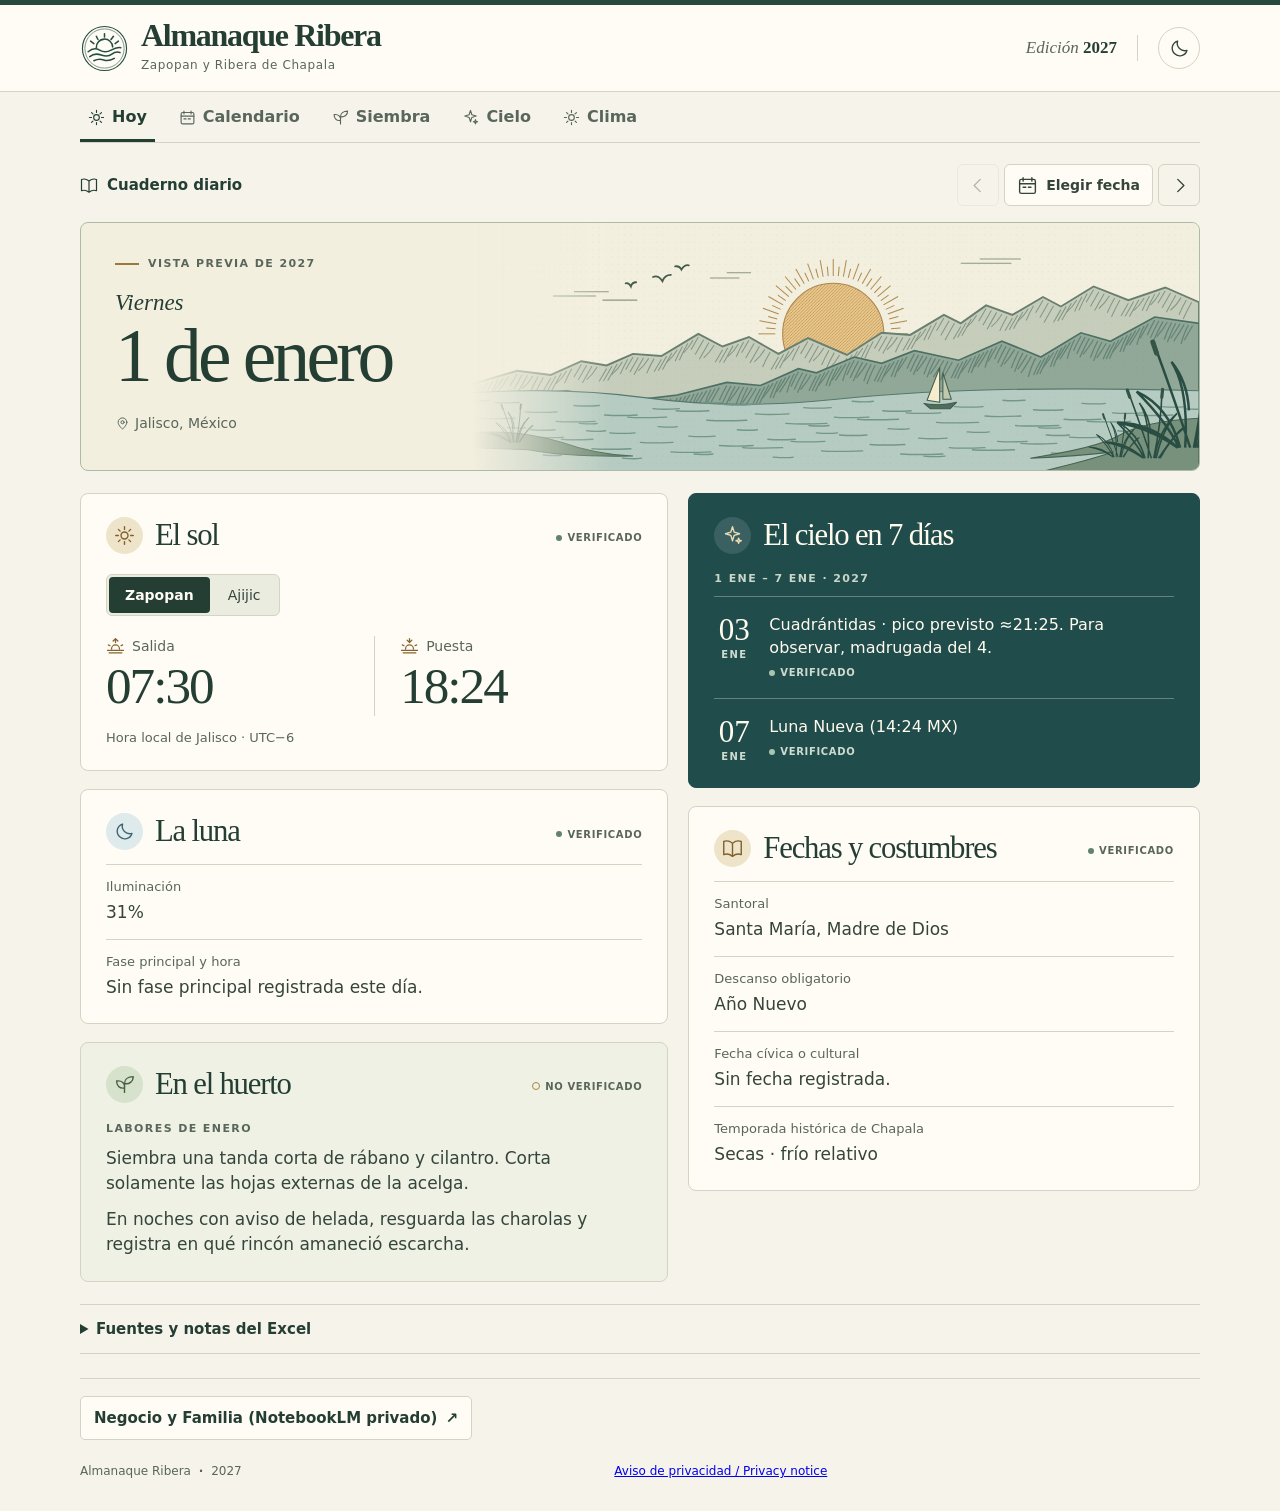
==== commit 1652d0a0: "Publicar aviso integral bilingüe y enlace de privacidad" ====
--- a/public/index.html
+++ b/public/index.html
@@ -15,5 +15,5 @@
 <section class="card"><div class="head"><div class="iconbox gold"><svg class="ico" aria-hidden="true"><use href="#i-book"/></svg></div><h2>Fechas y costumbres</h2><span id="civicStatus"></span></div><dl id="daily" class="facts"></dl></section></div></div>
 <details class="notes"><summary>Fuentes y notas del Excel</summary><div id="sourceNotes"></div></details></div>
 </div><section hidden id="vista-calendario" aria-labelledby="calendarTitle"></section><section hidden id="vista-siembra" aria-labelledby="plantTitle"></section><section hidden id="vista-cielo" aria-labelledby="cieloTitle"></section><section hidden id="vista-clima" aria-labelledby="climaTitle"></section><aside class="acceso-privado"><a id="enlace-gema" class="accion" href="https://notebooklm.google.com/notebook/137dd75f-c014-47d7-93c2-4c7fe466b411" target="_blank" rel="noopener noreferrer">Negocio y Familia (NotebookLM privado)</a></aside>
-<aside class="suscripcion" hidden aria-labelledby="suscripcion-titulo"><div class="suscripcion-texto"><h2 id="suscripcion-titulo">Lakeside Almanac</h2><p>Una carta semanal del lago: qué mirar en el cielo, qué sembrar y qué pasa en la Ribera.</p><p lang="en">A weekly letter from Lake Chapala: what to look for in the sky, what to plant and what’s happening lakeside.</p><a id="enlace-suscripcion" class="accion primaria" href="https://docs.google.com/forms/d/e/1FAIpQLSeDGVKd1zAzfpP1UlOgmJfYvRjzBLtCMcK_44Zq1kBSo9piPg/viewform" target="_blank" rel="noopener noreferrer">Suscribirme / Subscribe</a></div><img class="suscripcion-qr" src="./assets/qr-suscripcion.svg" width="132" height="132" alt="Código QR para suscribirse a Lakeside Almanac. / QR code to subscribe to Lakeside Almanac." loading="lazy"></aside></main><footer class="shell"><span>Almanaque Ribera <b>·</b> 2027</span><span id="offline" role="status"></span></footer><p class="sr" id="announce" role="status"></p></body></html>
+<aside class="suscripcion" hidden aria-labelledby="suscripcion-titulo"><div class="suscripcion-texto"><h2 id="suscripcion-titulo">Lakeside Almanac</h2><p>Una carta semanal del lago: qué mirar en el cielo, qué sembrar y qué pasa en la Ribera.</p><p lang="en">A weekly letter from Lake Chapala: what to look for in the sky, what to plant and what’s happening lakeside.</p><a id="enlace-suscripcion" class="accion primaria" href="https://docs.google.com/forms/d/e/1FAIpQLSeDGVKd1zAzfpP1UlOgmJfYvRjzBLtCMcK_44Zq1kBSo9piPg/viewform" target="_blank" rel="noopener noreferrer">Suscribirme / Subscribe</a></div><img class="suscripcion-qr" src="./assets/qr-suscripcion.svg" width="132" height="132" alt="Código QR para suscribirse a Lakeside Almanac. / QR code to subscribe to Lakeside Almanac." loading="lazy"></aside></main><footer class="shell"><span>Almanaque Ribera <b>·</b> 2027</span><a href="./privacidad.html">Aviso de privacidad / Privacy notice</a><span id="offline" role="status"></span></footer><p class="sr" id="announce" role="status"></p></body></html>
 
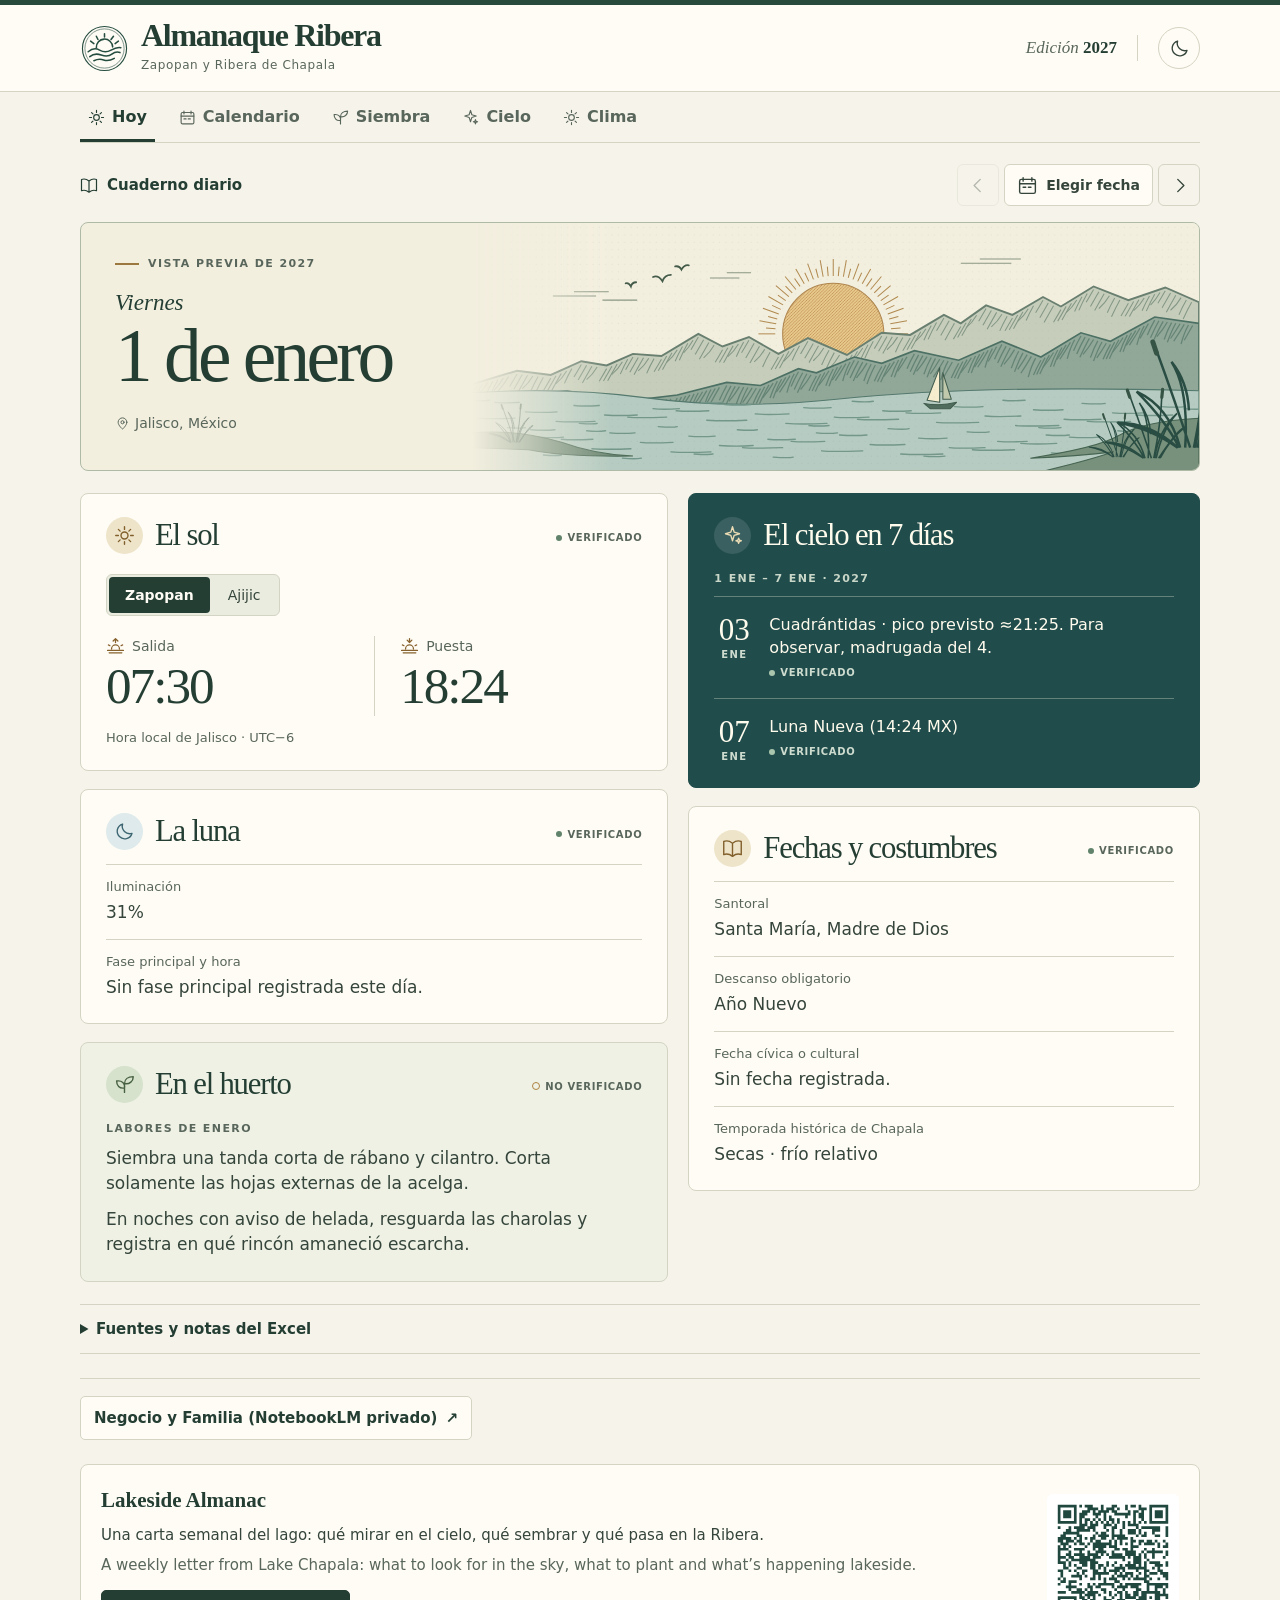
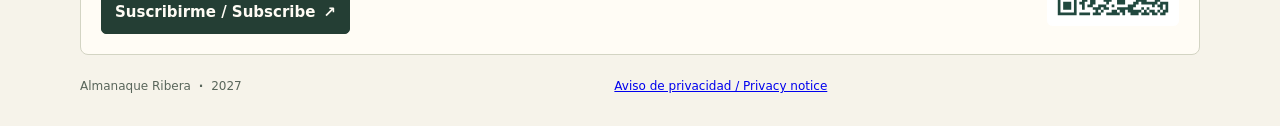
==== commit 45f58c4d: "Activar suscripción de Lakeside Almanac" ====
--- a/public/index.html
+++ b/public/index.html
@@ -15,5 +15,5 @@
 <section class="card"><div class="head"><div class="iconbox gold"><svg class="ico" aria-hidden="true"><use href="#i-book"/></svg></div><h2>Fechas y costumbres</h2><span id="civicStatus"></span></div><dl id="daily" class="facts"></dl></section></div></div>
 <details class="notes"><summary>Fuentes y notas del Excel</summary><div id="sourceNotes"></div></details></div>
 </div><section hidden id="vista-calendario" aria-labelledby="calendarTitle"></section><section hidden id="vista-siembra" aria-labelledby="plantTitle"></section><section hidden id="vista-cielo" aria-labelledby="cieloTitle"></section><section hidden id="vista-clima" aria-labelledby="climaTitle"></section><aside class="acceso-privado"><a id="enlace-gema" class="accion" href="https://notebooklm.google.com/notebook/137dd75f-c014-47d7-93c2-4c7fe466b411" target="_blank" rel="noopener noreferrer">Negocio y Familia (NotebookLM privado)</a></aside>
-<aside class="suscripcion" hidden aria-labelledby="suscripcion-titulo"><div class="suscripcion-texto"><h2 id="suscripcion-titulo">Lakeside Almanac</h2><p>Una carta semanal del lago: qué mirar en el cielo, qué sembrar y qué pasa en la Ribera.</p><p lang="en">A weekly letter from Lake Chapala: what to look for in the sky, what to plant and what’s happening lakeside.</p><a id="enlace-suscripcion" class="accion primaria" href="https://docs.google.com/forms/d/e/1FAIpQLSeDGVKd1zAzfpP1UlOgmJfYvRjzBLtCMcK_44Zq1kBSo9piPg/viewform" target="_blank" rel="noopener noreferrer">Suscribirme / Subscribe</a></div><img class="suscripcion-qr" src="./assets/qr-suscripcion.svg" width="132" height="132" alt="Código QR para suscribirse a Lakeside Almanac. / QR code to subscribe to Lakeside Almanac." loading="lazy"></aside></main><footer class="shell"><span>Almanaque Ribera <b>·</b> 2027</span><a href="./privacidad.html">Aviso de privacidad / Privacy notice</a><span id="offline" role="status"></span></footer><p class="sr" id="announce" role="status"></p></body></html>
+<aside class="suscripcion" aria-labelledby="suscripcion-titulo"><div class="suscripcion-texto"><h2 id="suscripcion-titulo">Lakeside Almanac</h2><p>Una carta semanal del lago: qué mirar en el cielo, qué sembrar y qué pasa en la Ribera.</p><p lang="en">A weekly letter from Lake Chapala: what to look for in the sky, what to plant and what’s happening lakeside.</p><a id="enlace-suscripcion" class="accion primaria" href="https://docs.google.com/forms/d/e/1FAIpQLSeDGVKd1zAzfpP1UlOgmJfYvRjzBLtCMcK_44Zq1kBSo9piPg/viewform" target="_blank" rel="noopener noreferrer">Suscribirme / Subscribe</a></div><img class="suscripcion-qr" src="./assets/qr-suscripcion.svg" width="132" height="132" alt="Código QR para suscribirse a Lakeside Almanac. / QR code to subscribe to Lakeside Almanac." loading="lazy"></aside></main><footer class="shell"><span>Almanaque Ribera <b>·</b> 2027</span><a href="./privacidad.html">Aviso de privacidad / Privacy notice</a><span id="offline" role="status"></span></footer><p class="sr" id="announce" role="status"></p></body></html>
 
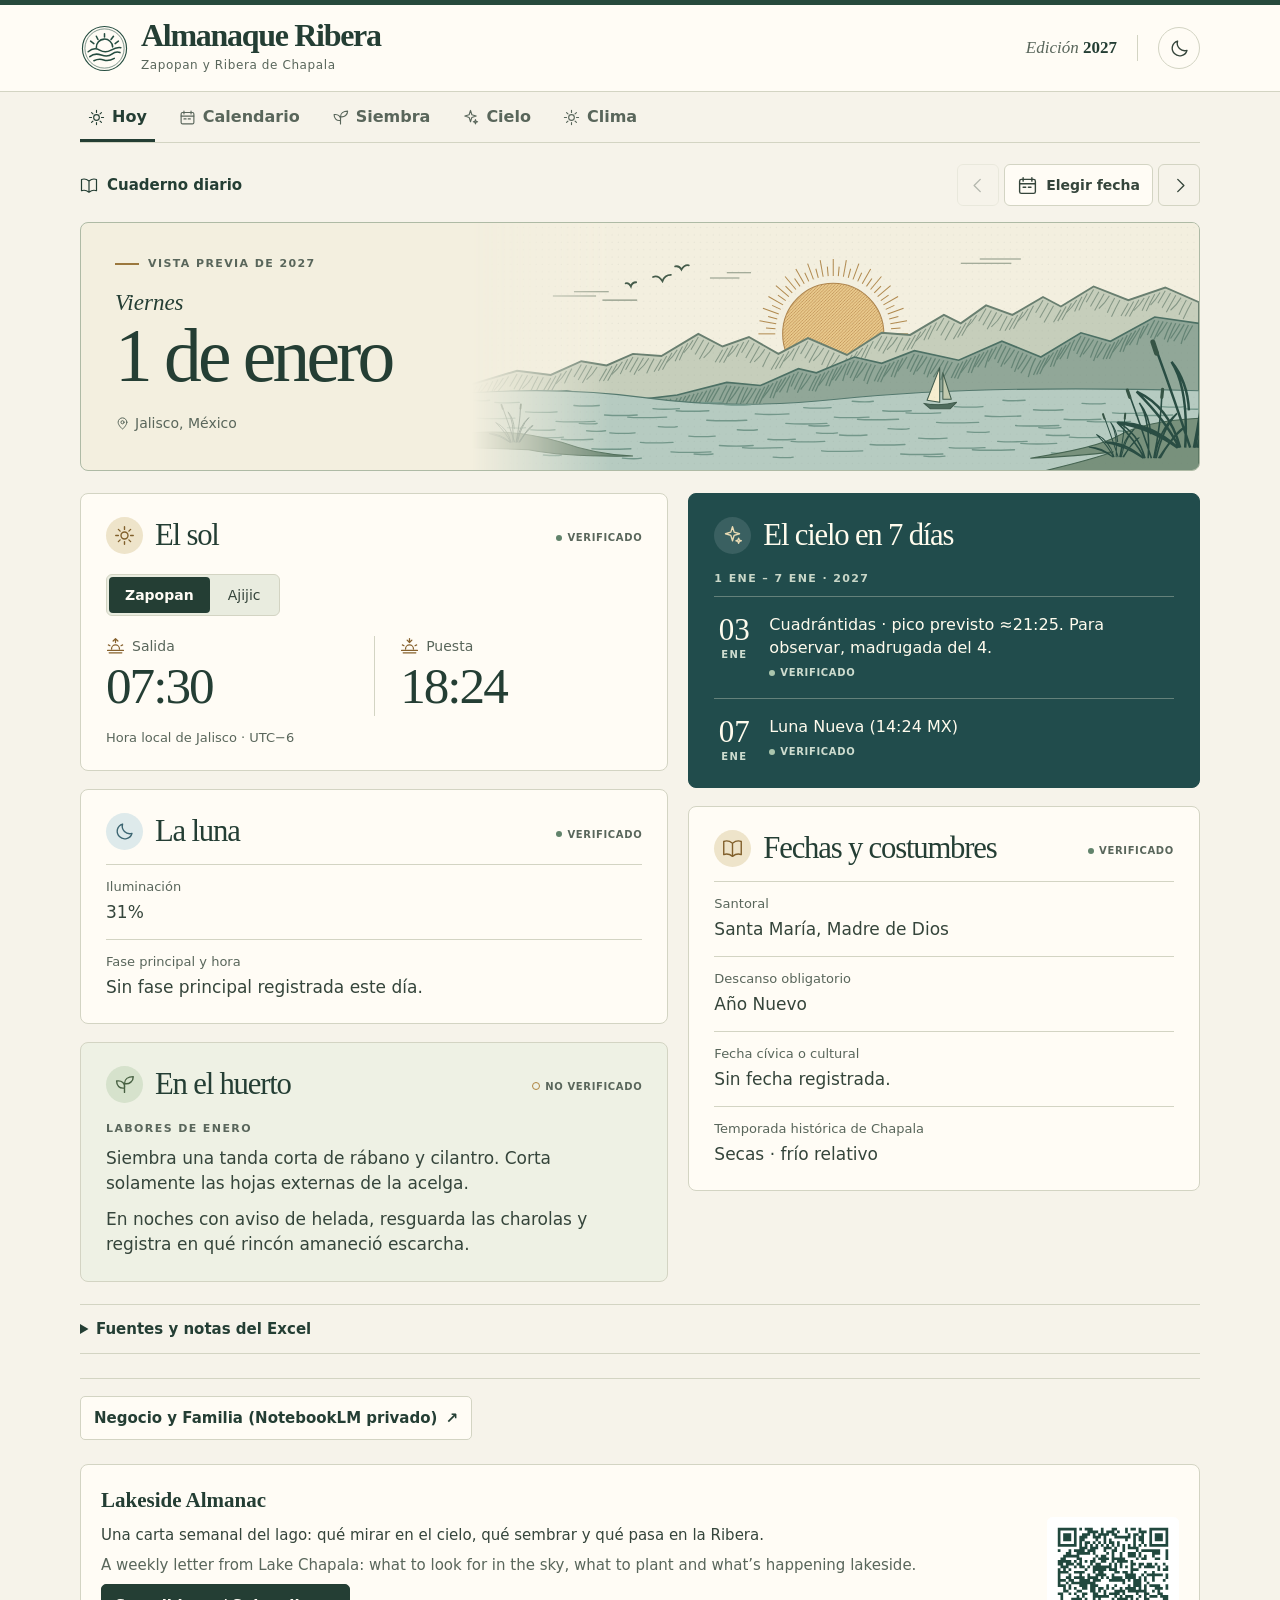
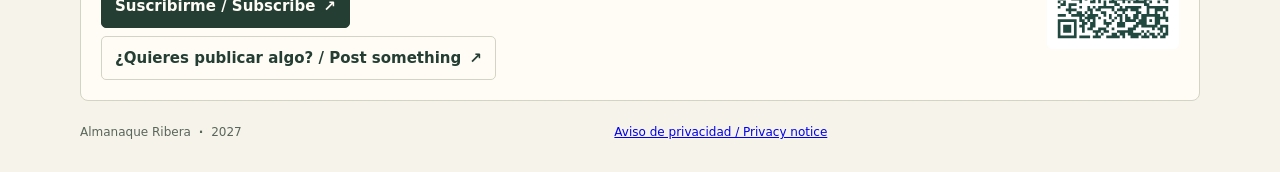
==== commit b2bd03c9: "Enlazar suscripción y propuestas desde Lakeside Almanac" ====
--- a/public/index.html
+++ b/public/index.html
@@ -15,5 +15,5 @@
 <section class="card"><div class="head"><div class="iconbox gold"><svg class="ico" aria-hidden="true"><use href="#i-book"/></svg></div><h2>Fechas y costumbres</h2><span id="civicStatus"></span></div><dl id="daily" class="facts"></dl></section></div></div>
 <details class="notes"><summary>Fuentes y notas del Excel</summary><div id="sourceNotes"></div></details></div>
 </div><section hidden id="vista-calendario" aria-labelledby="calendarTitle"></section><section hidden id="vista-siembra" aria-labelledby="plantTitle"></section><section hidden id="vista-cielo" aria-labelledby="cieloTitle"></section><section hidden id="vista-clima" aria-labelledby="climaTitle"></section><aside class="acceso-privado"><a id="enlace-gema" class="accion" href="https://notebooklm.google.com/notebook/137dd75f-c014-47d7-93c2-4c7fe466b411" target="_blank" rel="noopener noreferrer">Negocio y Familia (NotebookLM privado)</a></aside>
-<aside class="suscripcion" aria-labelledby="suscripcion-titulo"><div class="suscripcion-texto"><h2 id="suscripcion-titulo">Lakeside Almanac</h2><p>Una carta semanal del lago: qué mirar en el cielo, qué sembrar y qué pasa en la Ribera.</p><p lang="en">A weekly letter from Lake Chapala: what to look for in the sky, what to plant and what’s happening lakeside.</p><a id="enlace-suscripcion" class="accion primaria" href="https://docs.google.com/forms/d/e/1FAIpQLSeDGVKd1zAzfpP1UlOgmJfYvRjzBLtCMcK_44Zq1kBSo9piPg/viewform" target="_blank" rel="noopener noreferrer">Suscribirme / Subscribe</a></div><img class="suscripcion-qr" src="./assets/qr-suscripcion.svg" width="132" height="132" alt="Código QR para suscribirse a Lakeside Almanac. / QR code to subscribe to Lakeside Almanac." loading="lazy"></aside></main><footer class="shell"><span>Almanaque Ribera <b>·</b> 2027</span><a href="./privacidad.html">Aviso de privacidad / Privacy notice</a><span id="offline" role="status"></span></footer><p class="sr" id="announce" role="status"></p></body></html>
+<aside class="suscripcion" aria-labelledby="suscripcion-titulo"><div class="suscripcion-texto"><h2 id="suscripcion-titulo">Lakeside Almanac</h2><p>Una carta semanal del lago: qué mirar en el cielo, qué sembrar y qué pasa en la Ribera.</p><p lang="en">A weekly letter from Lake Chapala: what to look for in the sky, what to plant and what’s happening lakeside.</p><div class="suscripcion-enlaces"><a id="enlace-suscripcion" class="accion primaria" href="https://docs.google.com/forms/d/e/1FAIpQLSeDGVKd1zAzfpP1UlOgmJfYvRjzBLtCMcK_44Zq1kBSo9piPg/viewform" target="_blank" rel="noopener noreferrer">Suscribirme / Subscribe</a><a id="enlace-publicar" class="accion" href="https://docs.google.com/forms/d/e/1FAIpQLScQP1TS4dMT_EG7CRILo8N8-BUXLTEGWtV1dWwqXKLvJR55ZA/viewform" target="_blank" rel="noopener noreferrer">¿Quieres publicar algo? / Post something</a></div></div><a class="suscripcion-qr-enlace" href="https://docs.google.com/forms/d/e/1FAIpQLSeDGVKd1zAzfpP1UlOgmJfYvRjzBLtCMcK_44Zq1kBSo9piPg/viewform" target="_blank" rel="noopener noreferrer"><img class="suscripcion-qr" src="./assets/qr-suscripcion.svg" width="132" height="132" alt="Código QR para suscribirse a Lakeside Almanac. / QR code to subscribe to Lakeside Almanac." loading="lazy"></a></aside></main><footer class="shell"><span>Almanaque Ribera <b>·</b> 2027</span><a href="./privacidad.html">Aviso de privacidad / Privacy notice</a><span id="offline" role="status"></span></footer><p class="sr" id="announce" role="status"></p></body></html>
 
--- a/public/cuaderno.css
+++ b/public/cuaderno.css
@@ -51,6 +51,10 @@
 .suscripcion p[lang=en]{color:var(--muted)}
 .suscripcion .accion{display:inline-flex;align-items:center;text-decoration:none;margin-top:6px}
 .suscripcion .accion::after{content:"↗";margin-left:8px}
+.suscripcion-enlaces{display:flex;flex-direction:column;align-items:flex-start;gap:8px;margin-top:8px}
+.suscripcion-enlaces .accion{margin-top:0}
+.suscripcion-qr-enlace{display:inline-flex;flex:none;border-radius:6px}
+.suscripcion-qr-enlace:focus-visible{outline:2px solid var(--blue);outline-offset:4px}
 .suscripcion-qr{flex:none;width:132px;height:132px;background:#fff;border-radius:6px}
 @media(max-width:560px){.suscripcion{flex-direction:column;align-items:flex-start}}
 
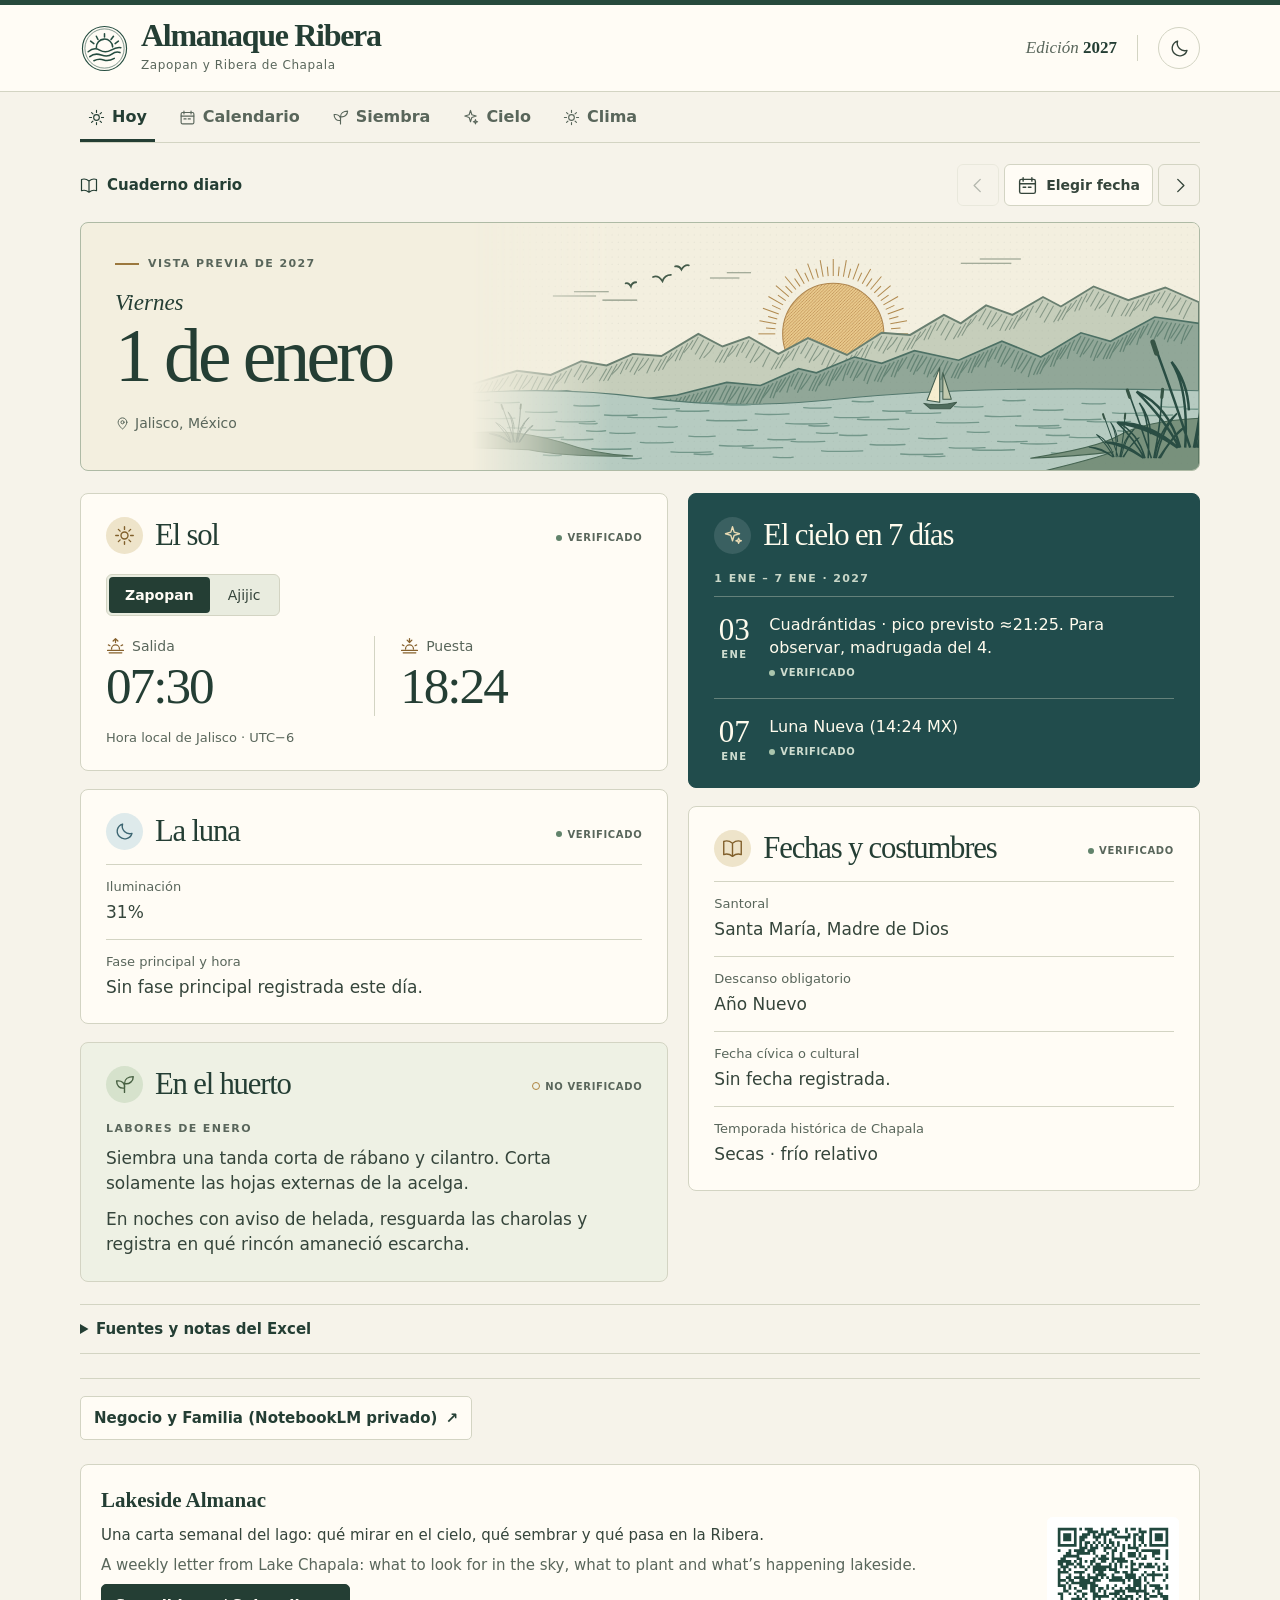
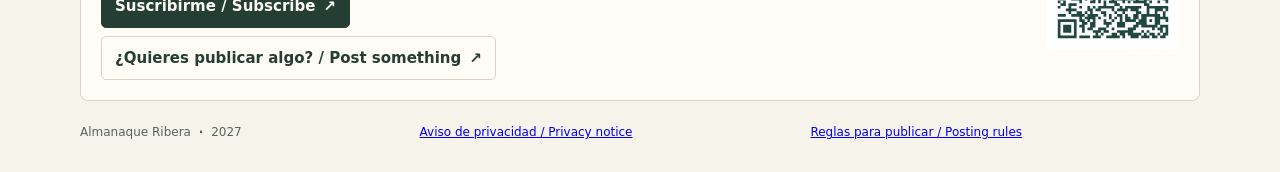
==== commit 0b87dfe5: "Publicar reglas bilingües de Lakeside Almanac" ====
--- a/public/index.html
+++ b/public/index.html
@@ -15,5 +15,5 @@
 <section class="card"><div class="head"><div class="iconbox gold"><svg class="ico" aria-hidden="true"><use href="#i-book"/></svg></div><h2>Fechas y costumbres</h2><span id="civicStatus"></span></div><dl id="daily" class="facts"></dl></section></div></div>
 <details class="notes"><summary>Fuentes y notas del Excel</summary><div id="sourceNotes"></div></details></div>
 </div><section hidden id="vista-calendario" aria-labelledby="calendarTitle"></section><section hidden id="vista-siembra" aria-labelledby="plantTitle"></section><section hidden id="vista-cielo" aria-labelledby="cieloTitle"></section><section hidden id="vista-clima" aria-labelledby="climaTitle"></section><aside class="acceso-privado"><a id="enlace-gema" class="accion" href="https://notebooklm.google.com/notebook/137dd75f-c014-47d7-93c2-4c7fe466b411" target="_blank" rel="noopener noreferrer">Negocio y Familia (NotebookLM privado)</a></aside>
-<aside class="suscripcion" aria-labelledby="suscripcion-titulo"><div class="suscripcion-texto"><h2 id="suscripcion-titulo">Lakeside Almanac</h2><p>Una carta semanal del lago: qué mirar en el cielo, qué sembrar y qué pasa en la Ribera.</p><p lang="en">A weekly letter from Lake Chapala: what to look for in the sky, what to plant and what’s happening lakeside.</p><div class="suscripcion-enlaces"><a id="enlace-suscripcion" class="accion primaria" href="https://docs.google.com/forms/d/e/1FAIpQLSeDGVKd1zAzfpP1UlOgmJfYvRjzBLtCMcK_44Zq1kBSo9piPg/viewform" target="_blank" rel="noopener noreferrer">Suscribirme / Subscribe</a><a id="enlace-publicar" class="accion" href="https://docs.google.com/forms/d/e/1FAIpQLScQP1TS4dMT_EG7CRILo8N8-BUXLTEGWtV1dWwqXKLvJR55ZA/viewform" target="_blank" rel="noopener noreferrer">¿Quieres publicar algo? / Post something</a></div></div><a class="suscripcion-qr-enlace" href="https://docs.google.com/forms/d/e/1FAIpQLSeDGVKd1zAzfpP1UlOgmJfYvRjzBLtCMcK_44Zq1kBSo9piPg/viewform" target="_blank" rel="noopener noreferrer"><img class="suscripcion-qr" src="./assets/qr-suscripcion.svg" width="132" height="132" alt="Código QR para suscribirse a Lakeside Almanac. / QR code to subscribe to Lakeside Almanac." loading="lazy"></a></aside></main><footer class="shell"><span>Almanaque Ribera <b>·</b> 2027</span><a href="./privacidad.html">Aviso de privacidad / Privacy notice</a><span id="offline" role="status"></span></footer><p class="sr" id="announce" role="status"></p></body></html>
+<aside class="suscripcion" aria-labelledby="suscripcion-titulo"><div class="suscripcion-texto"><h2 id="suscripcion-titulo">Lakeside Almanac</h2><p>Una carta semanal del lago: qué mirar en el cielo, qué sembrar y qué pasa en la Ribera.</p><p lang="en">A weekly letter from Lake Chapala: what to look for in the sky, what to plant and what’s happening lakeside.</p><div class="suscripcion-enlaces"><a id="enlace-suscripcion" class="accion primaria" href="https://docs.google.com/forms/d/e/1FAIpQLSeDGVKd1zAzfpP1UlOgmJfYvRjzBLtCMcK_44Zq1kBSo9piPg/viewform" target="_blank" rel="noopener noreferrer">Suscribirme / Subscribe</a><a id="enlace-publicar" class="accion" href="https://docs.google.com/forms/d/e/1FAIpQLScQP1TS4dMT_EG7CRILo8N8-BUXLTEGWtV1dWwqXKLvJR55ZA/viewform" target="_blank" rel="noopener noreferrer">¿Quieres publicar algo? / Post something</a></div></div><a class="suscripcion-qr-enlace" href="https://docs.google.com/forms/d/e/1FAIpQLSeDGVKd1zAzfpP1UlOgmJfYvRjzBLtCMcK_44Zq1kBSo9piPg/viewform" target="_blank" rel="noopener noreferrer"><img class="suscripcion-qr" src="./assets/qr-suscripcion.svg" width="132" height="132" alt="Código QR para suscribirse a Lakeside Almanac. / QR code to subscribe to Lakeside Almanac." loading="lazy"></a></aside></main><footer class="shell"><span>Almanaque Ribera <b>·</b> 2027</span><a href="./privacidad.html">Aviso de privacidad / Privacy notice</a><a href="./reglas.html">Reglas para publicar / Posting rules</a><span id="offline" role="status"></span></footer><p class="sr" id="announce" role="status"></p></body></html>
 
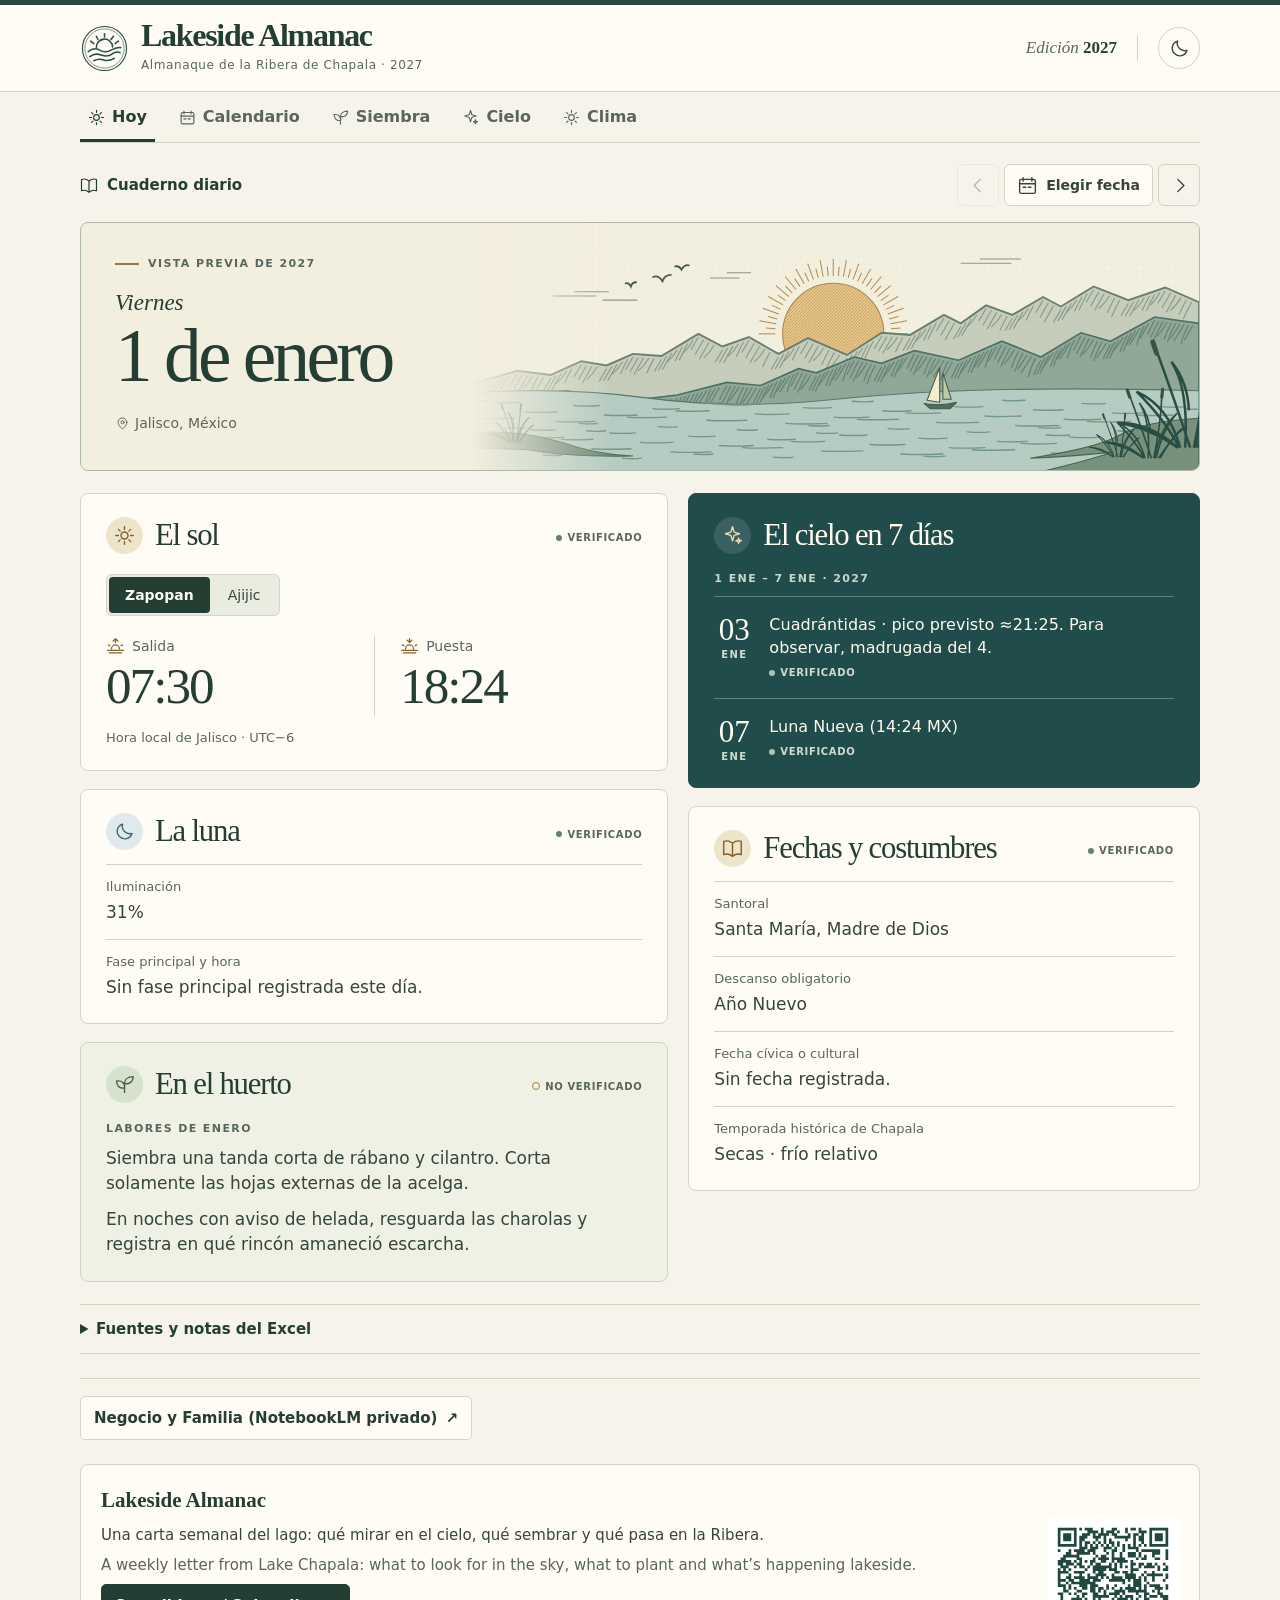
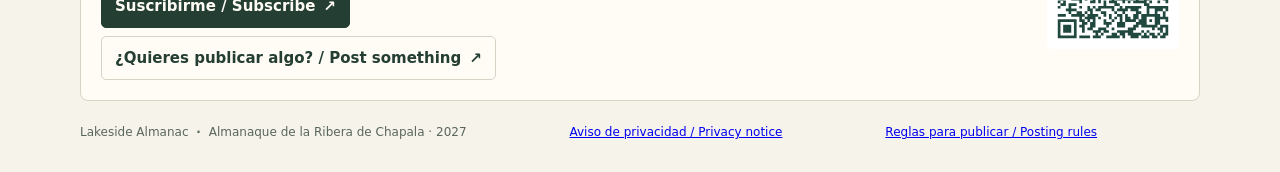
==== commit bbf73cff: "Unificar marca pública como Lakeside Almanac" ====
--- a/public/index.html
+++ b/public/index.html
@@ -1,8 +1,8 @@
 <!doctype html>
-<html lang="es-MX"><head><meta charset="utf-8"><meta name="viewport" content="width=device-width,initial-scale=1"><meta name="theme-color" content="#21483e"><title>Hoy · Almanaque Ribera 2027</title><link rel="manifest" href="./manifest.webmanifest"><link rel="icon" href="./assets/sello.svg" type="image/svg+xml"><link rel="apple-touch-icon" href="./assets/icon-192.png"><link rel="stylesheet" href="./styles.css"><link rel="stylesheet" href="./cuaderno.css"><script defer src="./naturaleza.js"></script><script defer src="./cuaderno.js"></script><script defer src="./app.js"></script></head>
+<html lang="es-MX"><head><meta charset="utf-8"><meta name="viewport" content="width=device-width,initial-scale=1"><meta name="theme-color" content="#21483e"><title>Hoy · Lakeside Almanac — Almanaque de la Ribera de Chapala · 2027</title><link rel="manifest" href="./manifest.webmanifest"><link rel="icon" href="./assets/sello.svg" type="image/svg+xml"><link rel="apple-touch-icon" href="./assets/icon-192.png"><link rel="stylesheet" href="./styles.css"><link rel="stylesheet" href="./cuaderno.css"><script defer src="./naturaleza.js"></script><script defer src="./cuaderno.js"></script><script defer src="./app.js"></script></head>
 <body><svg class="symbols" xmlns="http://www.w3.org/2000/svg" aria-hidden="true"><defs><symbol id="i-sun" viewBox="0 0 24 24" fill="none" stroke="currentColor" stroke-width="1.6" stroke-linecap="round" stroke-linejoin="round"><circle cx="12" cy="12" r="4"/><path d="M12 2v3m0 14v3M2 12h3m14 0h3M5 5l2 2m10 10 2 2M5 19l2-2M17 7l2-2"/></symbol><symbol id="i-moon" viewBox="0 0 24 24" fill="none" stroke="currentColor" stroke-width="1.6" stroke-linecap="round" stroke-linejoin="round"><path d="M20.5 14.2A8.6 8.6 0 0 1 9.8 3.5a8.6 8.6 0 1 0 10.7 10.7Z"/></symbol><symbol id="i-pin" viewBox="0 0 24 24" fill="none" stroke="currentColor" stroke-width="1.6" stroke-linecap="round" stroke-linejoin="round"><path d="M19 10c0 5-7 11-7 11S5 15 5 10a7 7 0 1 1 14 0Z"/><circle cx="12" cy="10" r="2.5"/></symbol><symbol id="i-leaf" viewBox="0 0 24 24" fill="none" stroke="currentColor" stroke-width="1.6" stroke-linecap="round" stroke-linejoin="round"><path d="M12 21v-9M12 16C6 17 3 13 3 8c6-1 10 3 9 8Zm0-5c0-5 4-8 10-8 0 5-4 9-10 8Z"/></symbol><symbol id="i-star" viewBox="0 0 24 24" fill="none" stroke="currentColor" stroke-width="1.6" stroke-linecap="round" stroke-linejoin="round"><path d="m12 2 1.9 6.1L20 10l-6.1 1.9L12 18l-1.9-6.1L4 10l6.1-1.9ZM19 15l.8 2.2L22 18l-2.2.8L19 21l-.8-2.2L16 18l2.2-.8Z"/></symbol><symbol id="i-book" viewBox="0 0 24 24" fill="none" stroke="currentColor" stroke-width="1.6" stroke-linecap="round" stroke-linejoin="round"><path d="M12 6q-5-4-10-2v15q5-2 10 2 5-4 10-2V4q-5-2-10 2Zm0 0v15"/></symbol><symbol id="i-cal" viewBox="0 0 24 24" fill="none" stroke="currentColor" stroke-width="1.6" stroke-linecap="round" stroke-linejoin="round"><rect x="3" y="5" width="18" height="16" rx="2"/><path d="M7 3v4m10-4v4M3 10h18m-14 4h3m3 0h3"/></symbol><symbol id="i-left" viewBox="0 0 24 24" fill="none" stroke="currentColor" stroke-width="1.6" stroke-linecap="round" stroke-linejoin="round"><path d="m14 5-7 7 7 7"/></symbol><symbol id="i-right" viewBox="0 0 24 24" fill="none" stroke="currentColor" stroke-width="1.6" stroke-linecap="round" stroke-linejoin="round"><path d="m10 5 7 7-7 7"/></symbol><symbol id="i-rise" viewBox="0 0 24 24" fill="none" stroke="currentColor" stroke-width="1.6" stroke-linecap="round" stroke-linejoin="round"><path d="M2 17h20M4 20h16M7 15a5 5 0 1 1 10 0M12 2v5m-3-2 3-3 3 3M3 10l2 1m14 0 2-1"/></symbol><symbol id="i-set" viewBox="0 0 24 24" fill="none" stroke="currentColor" stroke-width="1.6" stroke-linecap="round" stroke-linejoin="round"><path d="M2 17h20M4 20h16M7 15a5 5 0 1 1 10 0M12 2v5m-3-3 3 3 3-3M3 10l2 1m14 0 2-1"/></symbol></defs></svg>
 <a class="skip" href="#main">Ir al contenido</a>
-<header><div class="mast shell"><div class="brand"><img src="./assets/sello.svg" alt="" width="49" height="49"><div><strong>Almanaque Ribera</strong><small>Zapopan y Ribera de Chapala</small></div></div><div class="edition">Edición <b>2027</b></div><button class="round" id="theme" aria-label="Cambiar modo de color"><svg class="ico" aria-hidden="true"><use href="#i-moon"/></svg></button></div></header>
+<header><div class="mast shell"><div class="brand"><img src="./assets/sello.svg" alt="" width="49" height="49"><div><strong>Lakeside Almanac</strong><small>Almanaque de la Ribera de Chapala · 2027</small></div></div><div class="edition">Edición <b>2027</b></div><button class="round" id="theme" aria-label="Cambiar modo de color"><svg class="ico" aria-hidden="true"><use href="#i-moon"/></svg></button></div></header>
 <nav class="sections shell" aria-label="Secciones del almanaque"><a href="#hoy" aria-current="page"><svg class="ico" aria-hidden="true"><use href="#i-sun"/></svg>Hoy</a><a href="#calendario"><svg class="ico" aria-hidden="true"><use href="#i-cal"/></svg>Calendario</a><a href="#siembra"><svg class="ico" aria-hidden="true"><use href="#i-leaf"/></svg>Siembra</a><a href="#cielo"><svg class="ico" aria-hidden="true"><use href="#i-star"/></svg>Cielo</a><a href="#clima"><svg class="ico" aria-hidden="true"><use href="#i-sun"/></svg>Clima</a></nav><main id="main" class="shell"><div id="vista-hoy">
 <div class="daybar"><div class="sectionlabel"><svg class="ico" aria-hidden="true"><use href="#i-book"/></svg> <span>Cuaderno diario</span></div><div class="controls"><button id="prev" class="arrow" aria-label="Día anterior"><svg class="ico" aria-hidden="true"><use href="#i-left"/></svg></button><label class="datepick"><svg class="ico" aria-hidden="true"><use href="#i-cal"/></svg> <span>Elegir fecha</span><input id="date" aria-label="Elegir fecha de 2027" type="date" min="2027-01-01" max="2027-12-31"></label><button id="next" class="arrow" aria-label="Día siguiente"><svg class="ico" aria-hidden="true"><use href="#i-right"/></svg></button></div></div>
 <section class="hero" aria-labelledby="day"><div class="heroCopy"><div class="eyebrow"><i></i><span id="context">Ficha diaria</span></div><p id="weekday"></p><h1 id="day">Almanaque 2027</h1><p class="location"><svg class="ico" aria-hidden="true"><use href="#i-pin"/></svg> Jalisco, México</p></div><div class="landscape" role="img" aria-label="Ilustración de un velero en el lago de Chapala entre los cerros y los tules"></div></section>
@@ -15,5 +15,5 @@
 <section class="card"><div class="head"><div class="iconbox gold"><svg class="ico" aria-hidden="true"><use href="#i-book"/></svg></div><h2>Fechas y costumbres</h2><span id="civicStatus"></span></div><dl id="daily" class="facts"></dl></section></div></div>
 <details class="notes"><summary>Fuentes y notas del Excel</summary><div id="sourceNotes"></div></details></div>
 </div><section hidden id="vista-calendario" aria-labelledby="calendarTitle"></section><section hidden id="vista-siembra" aria-labelledby="plantTitle"></section><section hidden id="vista-cielo" aria-labelledby="cieloTitle"></section><section hidden id="vista-clima" aria-labelledby="climaTitle"></section><aside class="acceso-privado"><a id="enlace-gema" class="accion" href="https://notebooklm.google.com/notebook/137dd75f-c014-47d7-93c2-4c7fe466b411" target="_blank" rel="noopener noreferrer">Negocio y Familia (NotebookLM privado)</a></aside>
-<aside class="suscripcion" aria-labelledby="suscripcion-titulo"><div class="suscripcion-texto"><h2 id="suscripcion-titulo">Lakeside Almanac</h2><p>Una carta semanal del lago: qué mirar en el cielo, qué sembrar y qué pasa en la Ribera.</p><p lang="en">A weekly letter from Lake Chapala: what to look for in the sky, what to plant and what’s happening lakeside.</p><div class="suscripcion-enlaces"><a id="enlace-suscripcion" class="accion primaria" href="https://docs.google.com/forms/d/e/1FAIpQLSeDGVKd1zAzfpP1UlOgmJfYvRjzBLtCMcK_44Zq1kBSo9piPg/viewform" target="_blank" rel="noopener noreferrer">Suscribirme / Subscribe</a><a id="enlace-publicar" class="accion" href="https://docs.google.com/forms/d/e/1FAIpQLScQP1TS4dMT_EG7CRILo8N8-BUXLTEGWtV1dWwqXKLvJR55ZA/viewform" target="_blank" rel="noopener noreferrer">¿Quieres publicar algo? / Post something</a></div></div><a class="suscripcion-qr-enlace" href="https://docs.google.com/forms/d/e/1FAIpQLSeDGVKd1zAzfpP1UlOgmJfYvRjzBLtCMcK_44Zq1kBSo9piPg/viewform" target="_blank" rel="noopener noreferrer"><img class="suscripcion-qr" src="./assets/qr-suscripcion.svg" width="132" height="132" alt="Código QR para suscribirse a Lakeside Almanac. / QR code to subscribe to Lakeside Almanac." loading="lazy"></a></aside></main><footer class="shell"><span>Almanaque Ribera <b>·</b> 2027</span><a href="./privacidad.html">Aviso de privacidad / Privacy notice</a><a href="./reglas.html">Reglas para publicar / Posting rules</a><span id="offline" role="status"></span></footer><p class="sr" id="announce" role="status"></p></body></html>
+<aside class="suscripcion" aria-labelledby="suscripcion-titulo"><div class="suscripcion-texto"><h2 id="suscripcion-titulo">Lakeside Almanac</h2><p>Una carta semanal del lago: qué mirar en el cielo, qué sembrar y qué pasa en la Ribera.</p><p lang="en">A weekly letter from Lake Chapala: what to look for in the sky, what to plant and what’s happening lakeside.</p><div class="suscripcion-enlaces"><a id="enlace-suscripcion" class="accion primaria" href="https://docs.google.com/forms/d/e/1FAIpQLSeDGVKd1zAzfpP1UlOgmJfYvRjzBLtCMcK_44Zq1kBSo9piPg/viewform" target="_blank" rel="noopener noreferrer">Suscribirme / Subscribe</a><a id="enlace-publicar" class="accion" href="https://docs.google.com/forms/d/e/1FAIpQLScQP1TS4dMT_EG7CRILo8N8-BUXLTEGWtV1dWwqXKLvJR55ZA/viewform" target="_blank" rel="noopener noreferrer">¿Quieres publicar algo? / Post something</a></div></div><a class="suscripcion-qr-enlace" href="https://docs.google.com/forms/d/e/1FAIpQLSeDGVKd1zAzfpP1UlOgmJfYvRjzBLtCMcK_44Zq1kBSo9piPg/viewform" target="_blank" rel="noopener noreferrer"><img class="suscripcion-qr" src="./assets/qr-suscripcion.svg" width="132" height="132" alt="Código QR para suscribirse a Lakeside Almanac. / QR code to subscribe to Lakeside Almanac." loading="lazy"></a></aside></main><footer class="shell"><span>Lakeside Almanac <b>·</b> Almanaque de la Ribera de Chapala · 2027</span><a href="./privacidad.html">Aviso de privacidad / Privacy notice</a><a href="./reglas.html">Reglas para publicar / Posting rules</a><span id="offline" role="status"></span></footer><p class="sr" id="announce" role="status"></p></body></html>
 
